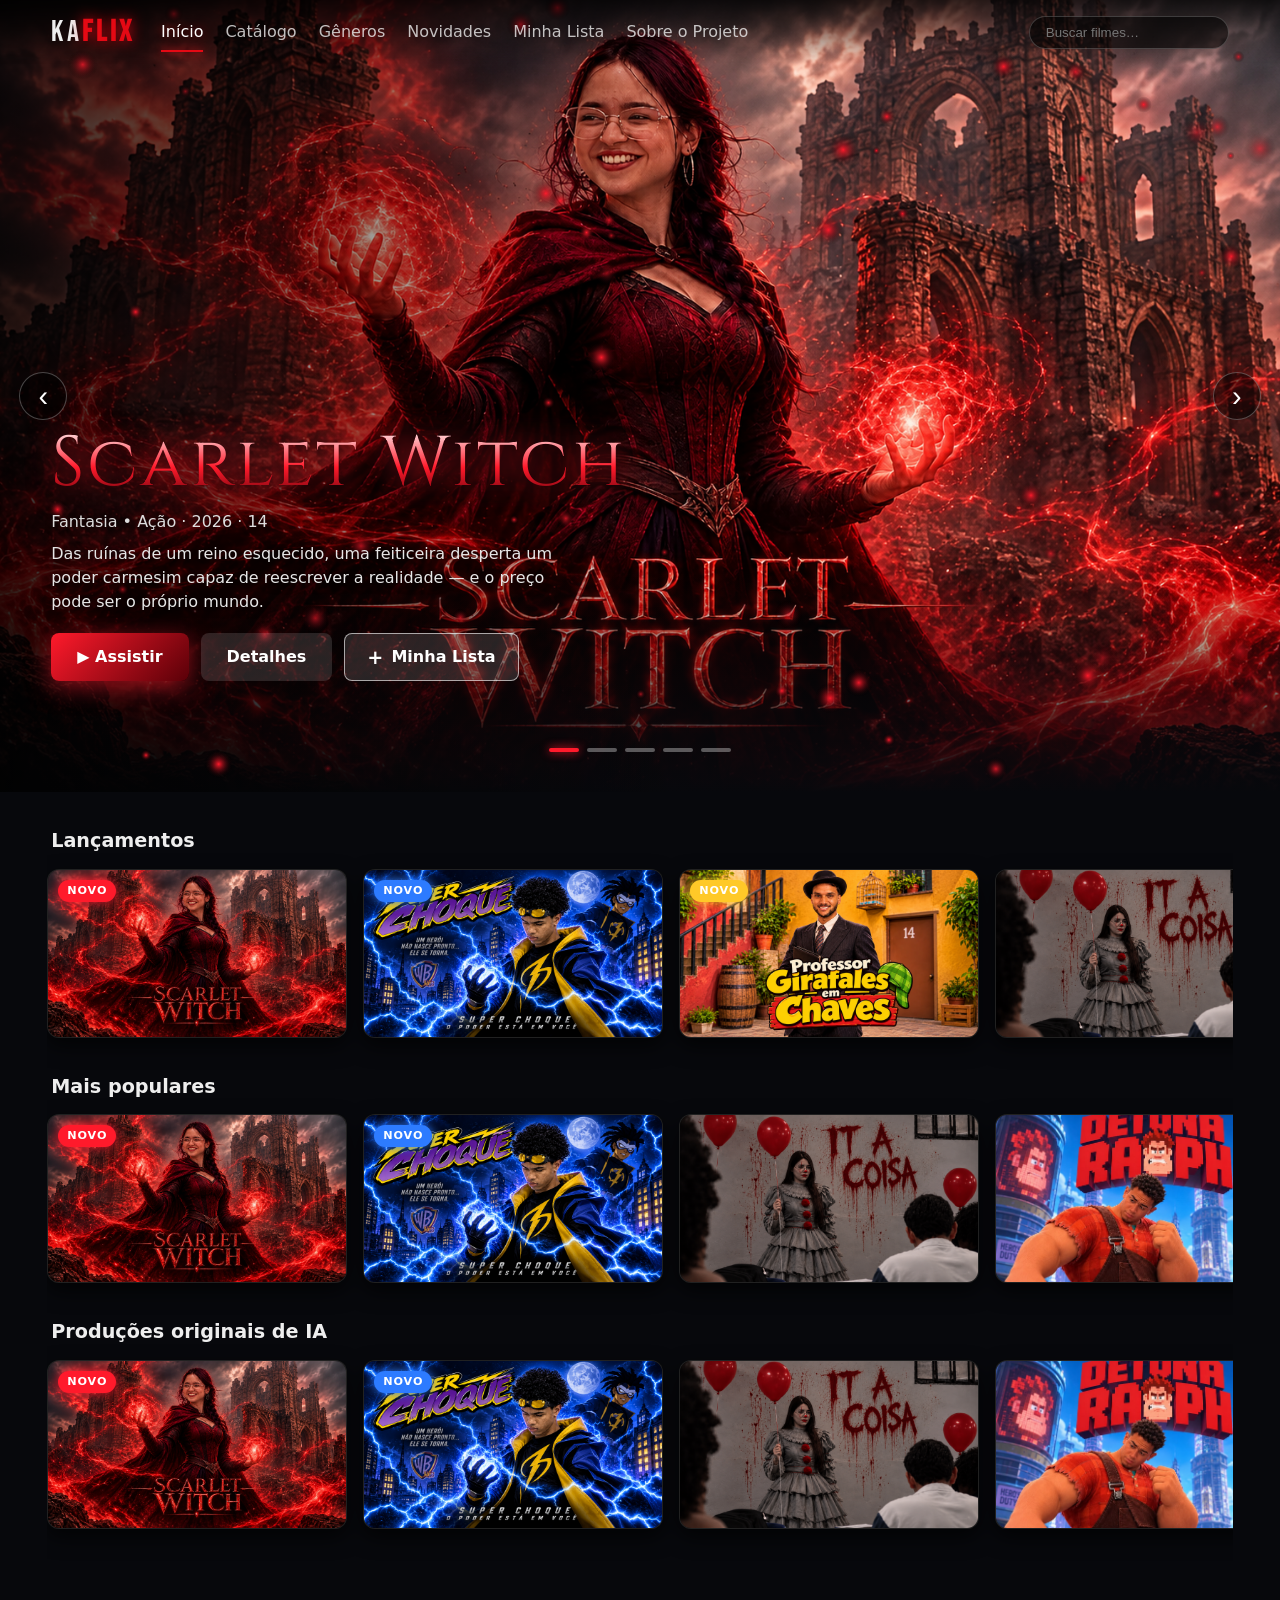
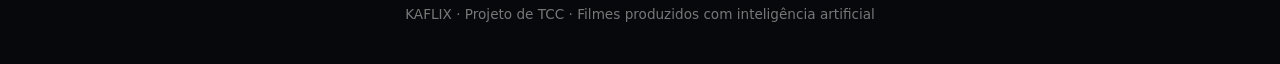
==== index.html @ 6beab462 "Add files via upload" ====
<!doctype html>
<html lang="pt-BR">

<head>
    <meta charset="utf-8">
    <meta name="viewport" content="width=device-width,initial-scale=1">
    <title>KAFLIX · Filmes feitos com IA</title>
    <link rel="stylesheet"
        href="https://fonts.googleapis.com/css2?family=Bangers&family=Bebas+Neue&family=Cinzel:wght@700&family=Creepster&family=Fredoka:wght@600&family=Press+Start+2P&display=swap">
    <link rel="stylesheet" href="style.css">
</head>

<body>
    <header id="topo"></header>
    <main class="view" id="v-inicio" hidden>
        <section class="hero" id="hero">
            <div class="slides"></div><canvas id="fx"></canvas>
            <div class="hero-info"></div>
            <button class="seta e" aria-label="Anterior">‹</button><button class="seta d"
                aria-label="Próximo">›</button>
            <div class="dots"></div>
        </section>
        <div id="fileiras"></div>
    </main>
    <main class="view pagina" id="v-catalogo" hidden>
        <h1>Catálogo</h1>
        <div class="filtros"><select id="fg" aria-label="Gênero"></select><select id="fa" aria-label="Ano"></select>
            <select id="fo" aria-label="Ordenar">
                <option value="pop">Mais populares</option>
                <option value="az">A–Z</option>
                <option value="ano">Mais recentes</option>
            </select><span id="contagem"></span>
        </div>
        <div class="grade" id="grade-cat"></div>
        <p id="vazio-cat" hidden>Nenhum filme encontrado para essa busca.</p>
    </main>
    <main class="view pagina" id="v-generos" hidden>
        <h1>Gêneros</h1>
        <p class="sub">Explore as categorias da plataforma e encontre o clima certo para a sua sessão.</p>
        <div class="chips" id="chips"></div>
        <div id="generos"></div>
    </main>
    <main class="view pagina" id="v-novidades" hidden>
        <h1>Novidades</h1>
        <p class="sub">Os lançamentos mais recentes e as produções que acabaram de chegar à plataforma.</p>
        <div class="grade" id="grade-nov"></div>
    </main>
    <main class="view pagina" id="v-minha-lista" hidden>
        <h1>Minha Lista</h1>
        <p class="sub" id="cont-sub"></p>
        <div class="grade" id="grade-lista"></div>
        <div class="vazio-lista" id="vazio-lista" hidden>
            <div class="ic-grande">🎬</div>
            <h2>Sua lista está vazia</h2>
            <p>Toque no <b>+</b> de qualquer filme para guardá-lo aqui e assistir quando quiser. Seus favoritos ficam
                salvos neste navegador.</p><a class="btn" href="#catalogo">Explorar o catálogo</a>
        </div>
    </main>
    <main class="view pagina sobre" id="v-sobre" hidden>
        <h1>Sobre o Projeto</h1>
        <p class="sub">Streaming de filmes produzidos com inteligência artificial.</p>
        <div class="stats">
            <div><b data-stat="filmes">0</b>filmes no catálogo</div>
            <div><b data-stat="generos">0</b>gêneros em cartaz</div>
            <div><b data-stat="efeitos">0</b>efeitos visuais únicos</div>
        </div>
        <section class="bloco">
            <h2>O projeto</h2>
            <p>A KAFLIX é uma plataforma de streaming dedicada a filmes produzidos com inteligência artificial,
                desenvolvida como Trabalho de Conclusão de Curso (TCC) em Desenvolvimento de Sistemas e Programação. Ela
                simula a experiência de um serviço comercial, com catálogo dinâmico, página para cada filme, player de
                vídeo e uma identidade visual própria para cada produção.</p>
        </section>
        <section class="bloco">
            <h2>Objetivos</h2>
            <ul>
                <li>Aplicar HTML5, CSS3 e JavaScript em um projeto completo, organizado e preparado para crescer.</li>
                <li>Centralizar os dados dos filmes em uma única base usada por todas as páginas.</li>
                <li>Explorar a inteligência artificial como ferramenta criativa na produção audiovisual.</li>
                <li>Entregar uma boa experiência em computadores, tablets e celulares.</li>
            </ul>
        </section>
        <section class="bloco">
            <h2>Desenvolvimento</h2>
            <div class="tags"><span>HTML5</span><span>CSS3</span><span>JavaScript</span><span>Canvas
                    API</span><span>localStorage</span><span>Design responsivo</span></div>
            <ol class="linha">
                <li>Planejamento e identidade visual cinematográfica</li>
                <li>Base de dados centralizada de filmes</li>
                <li>Catálogo, pesquisa, filtros e gêneros</li>
                <li>Efeitos e animações individuais por filme</li>
                <li>Player, Minha Lista e testes</li>
            </ol>
        </section>
        <section class="bloco">
            <h2>Inteligência artificial nas produções</h2>
            <p>As imagens e os vídeos das produções foram criados com apoio de ferramentas de inteligência artificial
                generativa, que transformam ideias e descrições em cenas, personagens e atmosferas. Aqui, a IA é uma
                ferramenta criativa: a ideia, a curadoria e a montagem final são feitas por pessoas.</p>
        </section>
        <p class="aviso">Projeto acadêmico, sem fins lucrativos. Nomes, personagens e marcas citados pertencem aos seus
            respectivos titulares. Conheça os títulos no <a href="#catalogo"><u>catálogo</u></a>.</p>
    </main>
    <main class="view" id="v-filme" hidden>
        <div id="detalhe"></div>
    </main>
    <main class="view" id="v-erro" hidden>
        <div class="erro">
            <h1>Página não encontrada</h1>
            <p>O endereço que você acessou não existe nesta plataforma.</p><a class="btn" href="#inicio">Voltar ao
                início</a>
        </div>
    </main>
    <footer>KAFLIX · Projeto de TCC · Filmes produzidos com inteligência artificial</footer>
    <script src="script.js"></script>
</body>

</html>
---- style.css ----
:root{--bg:#07080c;--c1:#e50914;--c2:#5a0008;--fonte:'Bebas Neue',sans-serif}
*{box-sizing:border-box;margin:0}
html{scroll-behavior:smooth}
body{background:radial-gradient(1200px 600px at 50% -10%,#1b1d27,var(--bg));color:#eee;font:16px/1.5 system-ui,'Segoe UI',sans-serif;min-height:100vh}
a{color:inherit;text-decoration:none}
/* Topo */
#topo{position:fixed;inset:0 0 auto;z-index:50;display:flex;align-items:center;gap:26px;padding:14px 4vw;background:linear-gradient(#000c,#0000);transition:background .3s}
#topo.solido{background:#07080cf2;box-shadow:0 4px 20px #000a}
.logo{font:1.9rem 'Bebas Neue',sans-serif;letter-spacing:.12em}.logo b{color:#e50914;text-shadow:0 0 14px #e50914}
nav{display:flex;gap:20px;margin-right:auto}nav a{opacity:.8;transition:.2s}nav a:hover{opacity:1;color:#fff}
#busca{background:#0009;border:1px solid #fff3;color:#fff;border-radius:99px;padding:8px 16px;width:min(260px,40vw)}
#busca:focus{outline:2px solid #e50914}
/* Destaques */
.hero{position:relative;height:min(88vh,860px);min-height:520px;overflow:hidden;--c1:#e50914;--c2:#333}
.slide{position:absolute;inset:0;opacity:0;transition:opacity 1s ease;background:radial-gradient(circle at 75% 40%,color-mix(in srgb,var(--c2) 40%,#000),#05060a 70%)}
.slide.on{opacity:1}
.slide img,.banner-det img{width:100%;height:100%;display:block}
.slide img.cover,.banner-det img.cover{object-fit:cover}
.slide img.lateral,.banner-det img.lateral{position:absolute;right:0;width:auto;max-width:75%;object-fit:cover;-webkit-mask-image:linear-gradient(90deg,transparent,#000 25%);mask-image:linear-gradient(90deg,transparent,#000 25%)}
.slide::after{content:"";position:absolute;inset:0;background:linear-gradient(90deg,#000c 0,#0000 55%),linear-gradient(0deg,var(--bg) 0,#0000 28%)}
#fx{position:absolute;inset:0;width:100%;height:100%;pointer-events:none;z-index:2}
.hero-info,.det-info{position:absolute;left:4vw;bottom:14%;max-width:min(580px,88vw);z-index:3}
.titulo-fx{font-family:var(--fonte);font-weight:400;font-size:clamp(2rem,5.5vw,4.4rem);line-height:1.1;letter-spacing:.04em;background:linear-gradient(180deg,#fff 0,var(--c1) 55%,var(--c2) 100%);-webkit-background-clip:text;background-clip:text;color:transparent;filter:drop-shadow(0 0 14px var(--c1)) drop-shadow(0 4px 4px #000)}
.meta{color:#ddd;text-shadow:0 2px 6px #000;margin:.5rem 0}
.sinopse{max-width:52ch;text-shadow:0 2px 8px #000;margin:.4rem 0 1.2rem;color:#e6e6e6}
.entra>*{animation:sobe .7s both}.entra>*:nth-child(2){animation-delay:.1s}.entra>*:nth-child(3){animation-delay:.2s}.entra>*:nth-child(4){animation-delay:.3s}
@keyframes sobe{from{opacity:0;transform:translateY(24px)}}
.acoes{display:flex;gap:12px;flex-wrap:wrap}
.btn{display:inline-flex;align-items:center;gap:8px;padding:12px 26px;border-radius:8px;border:0;cursor:pointer;color:#fff;font-weight:700;background:linear-gradient(135deg,var(--c1),var(--c2));box-shadow:0 6px 24px color-mix(in srgb,var(--c1) 55%,transparent);transition:transform .2s,box-shadow .2s}
.btn:hover{transform:translateY(-2px) scale(1.04)}
.btn.sec{background:#fff2;box-shadow:none}
.btn.mini{padding:6px 14px;font-size:.85rem;margin-top:8px}
.seta{position:absolute;top:50%;z-index:4;transform:translateY(-50%);width:48px;height:48px;border-radius:50%;border:1px solid #fff4;background:#0008;color:#fff;font-size:1.8rem;cursor:pointer;transition:.2s}
.seta:hover{background:var(--c1)}.seta.e{left:1.5vw}.seta.d{right:1.5vw}
.dots{position:absolute;bottom:5%;left:50%;transform:translateX(-50%);display:flex;gap:8px;z-index:4}
.dots button{width:30px;height:4px;border:0;border-radius:4px;background:#fff5;cursor:pointer}
.dots .on{background:var(--c1);box-shadow:0 0 10px var(--c1)}
/* Fileiras e cartões */
.fila{padding:0 4vw;margin:2.2rem 0}.fila h2{margin-bottom:.8rem;font-size:1.35rem}
.trilho{display:flex;gap:16px;overflow-x:auto;padding:30px 4px 40px;margin:-30px -4px -40px;scroll-snap-type:x proximity;scrollbar-width:none}
.trilho .card{flex:0 0 clamp(240px,24vw,340px);scroll-snap-align:start}
.card{position:relative;display:block;aspect-ratio:16/9;border-radius:12px;overflow:hidden;background:#111;border:1px solid #fff1;box-shadow:0 8px 20px #000a;transition:transform .35s cubic-bezier(.2,.8,.2,1),box-shadow .35s}
.card img{width:100%;height:100%;object-fit:cover;display:block;transition:transform .5s}
.card:hover,.card:focus-within{transform:translateY(-8px) scale(1.1);z-index:5;box-shadow:0 22px 50px #000,0 0 0 2px var(--c1),0 0 34px color-mix(in srgb,var(--c1) 70%,transparent)}
.card:hover img{transform:scale(1.06)}
.card::after{content:"";position:absolute;inset:0;pointer-events:none;background:linear-gradient(115deg,#0000 35%,#fff3 50%,#0000 65%);transform:translateX(-100%);transition:transform .7s}
.card:hover::after{transform:translateX(100%)}
.card-info{position:absolute;inset:auto 0 0;padding:40px 14px 12px;background:linear-gradient(0deg,#000e,#0000);opacity:0;transform:translateY(12px);transition:.3s;z-index:1}
.card:hover .card-info,.card:focus-within .card-info{opacity:1;transform:none}
.card-info h3{font-family:var(--fonte);font-weight:400;font-size:1.05rem;color:#fff;text-shadow:0 0 10px var(--c1)}
.card-info small{display:block;color:#ccc}
.card.clicado{animation:clique .38s forwards}
@keyframes clique{50%{transform:scale(.94)}100%{transform:scale(1.18);opacity:.2;filter:brightness(2)}}
/* Catálogo */
.pagina{padding:110px 4vw 60px}.pagina h1{font:2.6rem 'Bebas Neue',sans-serif;letter-spacing:.06em}
.filtros{display:flex;flex-wrap:wrap;gap:12px;align-items:center;margin:1rem 0 1.6rem}
select{background:#14161d;color:#fff;border:1px solid #fff3;border-radius:8px;padding:9px 12px}
.grade{display:grid;grid-template-columns:repeat(auto-fill,minmax(260px,1fr));gap:22px;padding:20px 0}
#vazio-cat{text-align:center;padding:60px 0;color:#aaa}
/* Detalhes */
.banner-det{position:relative;height:min(75vh,720px);overflow:hidden;background:radial-gradient(circle at 75% 40%,color-mix(in srgb,var(--c2) 40%,#000),#05060a 70%)}
.veu{position:absolute;inset:0;background:linear-gradient(0deg,var(--bg),#0000 55%),linear-gradient(90deg,#000b,#0000 60%)}
.det-info{bottom:10%;max-width:min(640px,90vw)}
.tec{display:flex;gap:8px;flex-wrap:wrap;margin:.6rem 0}.tec span{padding:3px 12px;border:1px solid var(--c1);border-radius:99px;background:#0007;font-size:.9rem}
.player-wrap{padding:30px 4vw}
.player{position:relative;max-width:1100px;margin:auto;aspect-ratio:16/9;background:#000;border-radius:14px;overflow:hidden;box-shadow:0 0 60px color-mix(in srgb,var(--c1) 40%,transparent)}
.player video{width:100%;height:100%;object-fit:contain}
.msg{position:absolute;inset:0;display:grid;place-items:center;background:#000d;text-align:center;padding:20px}
.ctrl{position:absolute;inset:auto 0 0;display:flex;gap:10px;align-items:center;padding:10px 14px;background:linear-gradient(0deg,#000e,#0000)}
.ctrl button{background:none;border:0;color:#fff;font-size:1.2rem;cursor:pointer}.ctrl #pg{flex:1}.ctrl span{font-size:.8rem;white-space:nowrap}
input[type=range]{accent-color:var(--c1)}
.erro{padding:160px 4vw;text-align:center}.erro p{margin:1rem 0 1.5rem;color:#aaa}
footer{padding:40px 4vw;text-align:center;color:#777;font-size:.85rem}
/* Responsivo e acessibilidade */
@media(hover:none){.card-info{opacity:1;transform:none}.card:hover{transform:none}}
@media(max-width:700px){#topo{flex-wrap:wrap;gap:10px}#busca{order:3;width:100%}.hero{height:82vh}.hero-info{bottom:12%}.seta{display:none}.ctrl span{display:none}}
@media(prefers-reduced-motion:reduce){*,*::before,*::after{animation:none!important;transition:none!important}#fx{display:none}}
/* Menu */
nav{gap:22px}#busca{width:min(200px,40vw)}
nav a{position:relative;padding:6px 0;white-space:nowrap}
nav a::after{content:"";position:absolute;left:0;right:0;bottom:-2px;height:2px;background:#e50914;box-shadow:0 0 10px #e50914;transform:scaleX(0);transition:transform .3s}
nav a:hover::after,nav a.ativo::after{transform:scaleX(1)}
nav a.ativo{opacity:1;color:#fff;text-shadow:0 0 12px #e50914aa}
.contador{display:inline-grid;place-items:center;min-width:18px;height:18px;margin-left:6px;padding:0 5px;border-radius:99px;background:#e50914;color:#fff;font-size:.7rem;font-weight:700}
#menu-btn{display:none;width:42px;height:42px;border:1px solid #fff3;border-radius:10px;background:#0009;cursor:pointer;flex-direction:column;justify-content:center;align-items:center;gap:5px}
#menu-btn span{width:20px;height:2px;background:#fff;transition:.3s}
#topo.aberto #menu-btn span:nth-child(1){transform:translateY(7px) rotate(45deg)}
#topo.aberto #menu-btn span:nth-child(2){opacity:0}
#topo.aberto #menu-btn span:nth-child(3){transform:translateY(-7px) rotate(-45deg)}
@media(max-width:1023px){
 #topo{flex-wrap:nowrap;gap:12px}.logo{margin-right:auto}#busca{order:0;width:min(220px,45vw)}#menu-btn{display:flex}
 nav{position:absolute;top:100%;left:0;right:0;flex-direction:column;gap:0;margin:0;padding:6px 4vw 18px;background:#07080cf7;border-bottom:1px solid #fff2;opacity:0;transform:translateY(-12px);pointer-events:none;transition:.3s}
 #topo.aberto nav{opacity:1;transform:none;pointer-events:auto}
 nav a{padding:14px 0;border-bottom:1px solid #fff1}nav a::after{bottom:0}
}
main{animation:pagina .55s ease both}@keyframes pagina{from{opacity:0;transform:translateY(14px)}}
/* Cartões e botão da lista */
.card .card-link{display:block;width:100%;height:100%}.card-link:focus-visible{outline:2px solid #fff;outline-offset:-4px}
.card .lista-btn{position:absolute;top:10px;right:10px;z-index:3;opacity:0}
.card:hover .lista-btn,.card:focus-within .lista-btn,.card .lista-btn[aria-pressed=true]{opacity:1}
.novo{position:absolute;top:10px;left:10px;z-index:3;padding:2px 9px;border-radius:99px;background:var(--c1);color:#fff;font:700 .7rem/1.6 system-ui;font-style:normal;letter-spacing:.08em;box-shadow:0 0 12px var(--c1)}
.lista-btn{display:inline-flex;align-items:center;justify-content:center;gap:8px;width:36px;height:36px;border-radius:50%;border:2px solid #fff9;background:#000b;color:#fff;font:700 1.25rem/1 system-ui;cursor:pointer;transition:background .25s,border-color .25s,box-shadow .25s,transform .2s,opacity .25s}
.lista-btn:hover{transform:scale(1.12);border-color:#fff}
.lista-btn[aria-pressed=true]{background:var(--c1);border-color:var(--c1);box-shadow:0 0 16px var(--c1)}
.lista-btn.grande{width:auto;height:auto;padding:12px 22px;border-radius:8px;border-width:1px;background:#fff2;font-size:1rem}
.lista-btn.grande[aria-pressed=true]{background:var(--c1)}.lista-btn.grande .ic{font-size:1.2rem}
.pulo{animation:pulo .45s}@keyframes pulo{40%{transform:scale(1.35)}}
.card.saindo{opacity:0;transform:scale(.85);transition:.3s}
@media(hover:none){.card .lista-btn{opacity:1}}
/* Páginas novas */
.sub{color:#aaa;margin:.3rem 0 1.2rem;max-width:62ch}
.chips{display:flex;flex-wrap:wrap;gap:10px;margin:1rem 0 2rem}
.chips button{padding:8px 16px;border-radius:99px;border:1px solid var(--c1);background:#0008;color:#fff;cursor:pointer;transition:.25s}
.chips button:hover{background:var(--c1);box-shadow:0 0 18px var(--c1);transform:translateY(-2px)}.chips b{margin-left:6px;opacity:.7}
.genero{margin:0 0 2.6rem;scroll-margin-top:96px}
.gen-cab{padding:34px 28px;border-radius:16px;background-size:cover;background-position:center;border-left:5px solid var(--c1);box-shadow:0 0 40px color-mix(in srgb,var(--c1) 25%,transparent)}
.gen-cab h2{font:2.2rem 'Bebas Neue',sans-serif;letter-spacing:.06em;color:var(--c1);text-shadow:0 0 18px var(--c1)}.gen-cab p{max-width:55ch;color:#ddd}
.breve{padding:26px;color:#999;text-align:center}.data-add{margin:.5rem .2rem 0;color:#999;font-size:.85rem}
.vazio-lista{text-align:center;padding:70px 20px;border:1px dashed #fff3;border-radius:18px;max-width:640px;margin:30px auto;animation:sobe .6s both}
.vazio-lista[hidden]{display:none}.vazio-lista .ic-grande{font-size:3.4rem}.vazio-lista h2{margin:.6rem 0}.vazio-lista p{color:#aaa;margin:.4rem 0 1.4rem}
.sobre{max-width:920px;margin:auto}
.bloco{margin:1.2rem 0;padding:24px;border:1px solid #fff1;border-radius:16px;background:#ffffff08}
.bloco h2{font:1.8rem 'Bebas Neue',sans-serif;letter-spacing:.06em;margin-bottom:.5rem}.bloco p,.bloco li{color:#cfcfd6;margin:.4rem 0}.bloco ul{padding-left:20px}
.stats{display:grid;grid-template-columns:repeat(auto-fit,minmax(150px,1fr));gap:14px;margin:1.4rem 0}
.stats div{padding:18px;text-align:center;border-radius:14px;background:linear-gradient(135deg,#e5091433,#0000);border:1px solid #fff1}
.stats b{display:block;font:2.4rem 'Bebas Neue',sans-serif;color:#ff4d5a}
.tags{display:flex;flex-wrap:wrap;gap:8px;margin-bottom:1rem}.tags span{padding:4px 14px;border-radius:99px;border:1px solid #fff3}
.linha{list-style:none;padding:0;border-left:2px solid #e50914;margin-left:6px}.linha li{padding-left:18px}
.aviso{font-size:.85rem;color:#8d8d96;margin-top:1.4rem}
/* ===== Responsivo: desktop / tablet / celular (mesmo site, mesmos arquivos) ===== */
html,body{overflow-x:hidden}body{max-width:100vw}
#nav-inferior,.fl{display:none}
.trilho .card{flex-basis:clamp(300px,20vw,460px)}
.fila h2{font-size:clamp(1.2rem,1.4vw,1.7rem)}
/* Desktop: setas nas fileiras */
@media(hover:hover) and (min-width:1024px){
 .fila{position:relative}
 .fl{display:grid;place-items:center;position:absolute;top:calc(50% + 12px);transform:translateY(-50%);z-index:8;width:52px;height:110px;border:0;background:#000b;color:#fff;font-size:2.4rem;cursor:pointer;opacity:0;transition:opacity .25s,background .25s}
 .fl.e{left:0;border-radius:0 12px 12px 0}.fl.d{right:0;border-radius:12px 0 0 12px}
 .fila:hover .fl{opacity:1}.fl:hover{background:#e50914}
}
@media(min-width:1024px) and (max-width:1279px){nav{gap:14px;font-size:.9rem}#busca{width:150px}}
/* Tablet */
@media(max-width:1023px){.trilho .card{flex-basis:42vw}.hero{height:min(72vh,640px)}}
@media(max-width:559px){.grade{grid-template-columns:1fr}}
/* Celular: experiência própria */
@media(max-width:700px){
 body{padding-bottom:calc(64px + env(safe-area-inset-bottom,0px))}
 #menu,#menu-btn{display:none!important}
 #topo{padding:12px 4vw;gap:12px}.logo{font-size:1.7rem;margin:0}
 #busca{flex:1;width:auto;min-height:44px;font-size:16px;padding:8px 16px}
 #nav-inferior{display:flex;position:fixed;inset:auto 0 0;z-index:55;padding-bottom:env(safe-area-inset-bottom,0px);background:#07080cf7;border-top:1px solid #fff2;box-shadow:0 -8px 24px #000a}
 #nav-inferior a{position:relative;flex:1;display:flex;flex-direction:column;align-items:center;justify-content:center;gap:2px;min-height:58px;font-size:.62rem;color:#9a9aa4;transition:color .25s,transform .2s}
 #nav-inferior .ic{font-size:1.35rem;filter:grayscale(1);transition:transform .25s,filter .25s}
 #nav-inferior a.ativo{color:#fff}#nav-inferior a.ativo .ic{filter:none;transform:translateY(-2px) scale(1.15)}
 #nav-inferior a.ativo::before{content:"";position:absolute;top:0;width:30px;height:3px;border-radius:0 0 4px 4px;background:#e50914;box-shadow:0 0 10px #e50914}
 #nav-inferior a:active{transform:scale(.9)}
 #nav-inferior .contador{position:absolute;top:5px;left:calc(50% + 6px);margin:0}
 /* início: imagem na proporção 16:9 e informações abaixo */
 .hero{height:auto;min-height:0;display:flex;flex-direction:column;padding-top:68px;background:var(--bg);touch-action:pan-y}
 .slides{position:relative;width:100%;aspect-ratio:16/9;flex:none}
 .slide::after{background:linear-gradient(0deg,var(--bg) 0,#0000 30%)}
 .slide img.lateral{position:absolute;inset:0;width:100%;max-width:none;object-fit:cover;-webkit-mask-image:none;mask-image:none}
 .dots{order:1;position:static;transform:none;justify-content:center;padding:10px 0 0}.dots button{width:24px;height:6px}
 .hero-info{order:2;position:relative;left:auto;bottom:auto;max-width:none;padding:12px 4vw 4px;min-height:360px}
 .hero-info .sinopse{display:-webkit-box;-webkit-line-clamp:3;-webkit-box-orient:vertical;overflow:hidden;font-size:.95rem}
 .titulo-fx{font-size:clamp(1.7rem,8vw,2.4rem)}
 .acoes>*{flex:1 1 calc(50% - 6px);justify-content:center}.acoes>.btn:first-child{flex-basis:100%}
 .btn,.lista-btn.grande{min-height:48px}
 /* fileiras com deslize lateral */
 .fila{margin:1.4rem 0}.trilho{scroll-snap-type:x mandatory;scroll-padding-left:4vw}.trilho .card{flex-basis:78vw}
 .card .lista-btn{width:44px;height:44px;top:8px;right:8px}.card:active{transform:scale(.97)}
 /* páginas internas */
 .pagina{padding:84px 4vw 24px}.pagina h1{font-size:2.1rem}.grade{gap:16px;padding:10px 0}
 .filtros,.chips{flex-wrap:nowrap;overflow-x:auto;margin:.6rem -4vw 1.2rem;padding:0 4vw 6px;scrollbar-width:none}
 .filtros select,.filtros span,.chips button{flex:0 0 auto}.filtros select{min-height:44px;font-size:16px}.chips button{min-height:44px}
 .gen-cab{padding:22px 18px}.gen-cab h2{font-size:1.8rem}
 .stats{grid-template-columns:repeat(3,1fr)}.stats div{padding:12px 4px}.stats b{font-size:1.8rem}
 /* detalhes */
 .banner-det{height:auto;display:flex;flex-direction:column;padding-top:68px}
 .banner-det img,.banner-det img.cover,.banner-det img.lateral{position:relative;inset:auto;width:100%;max-width:none;height:auto;aspect-ratio:16/9;object-fit:cover;-webkit-mask-image:none;mask-image:none}
 .veu{display:none}.det-info{position:relative;left:auto;bottom:auto;max-width:none;padding:14px 4vw}
 .player-wrap{padding:16px 4vw}.player{border-radius:10px}.ctrl button{min-width:44px;min-height:44px;font-size:1.4rem}
 footer{padding:24px 4vw}
}
@media(pointer:coarse){#vo,#mu{display:none}}
/* Navegação por rotas */
.view[hidden]{display:none}
.player-wrap{scroll-margin-top:84px}
/* atributo hidden sempre esconde (evita conflito com display:grid/inline-grid) */
[hidden]{display:none!important}
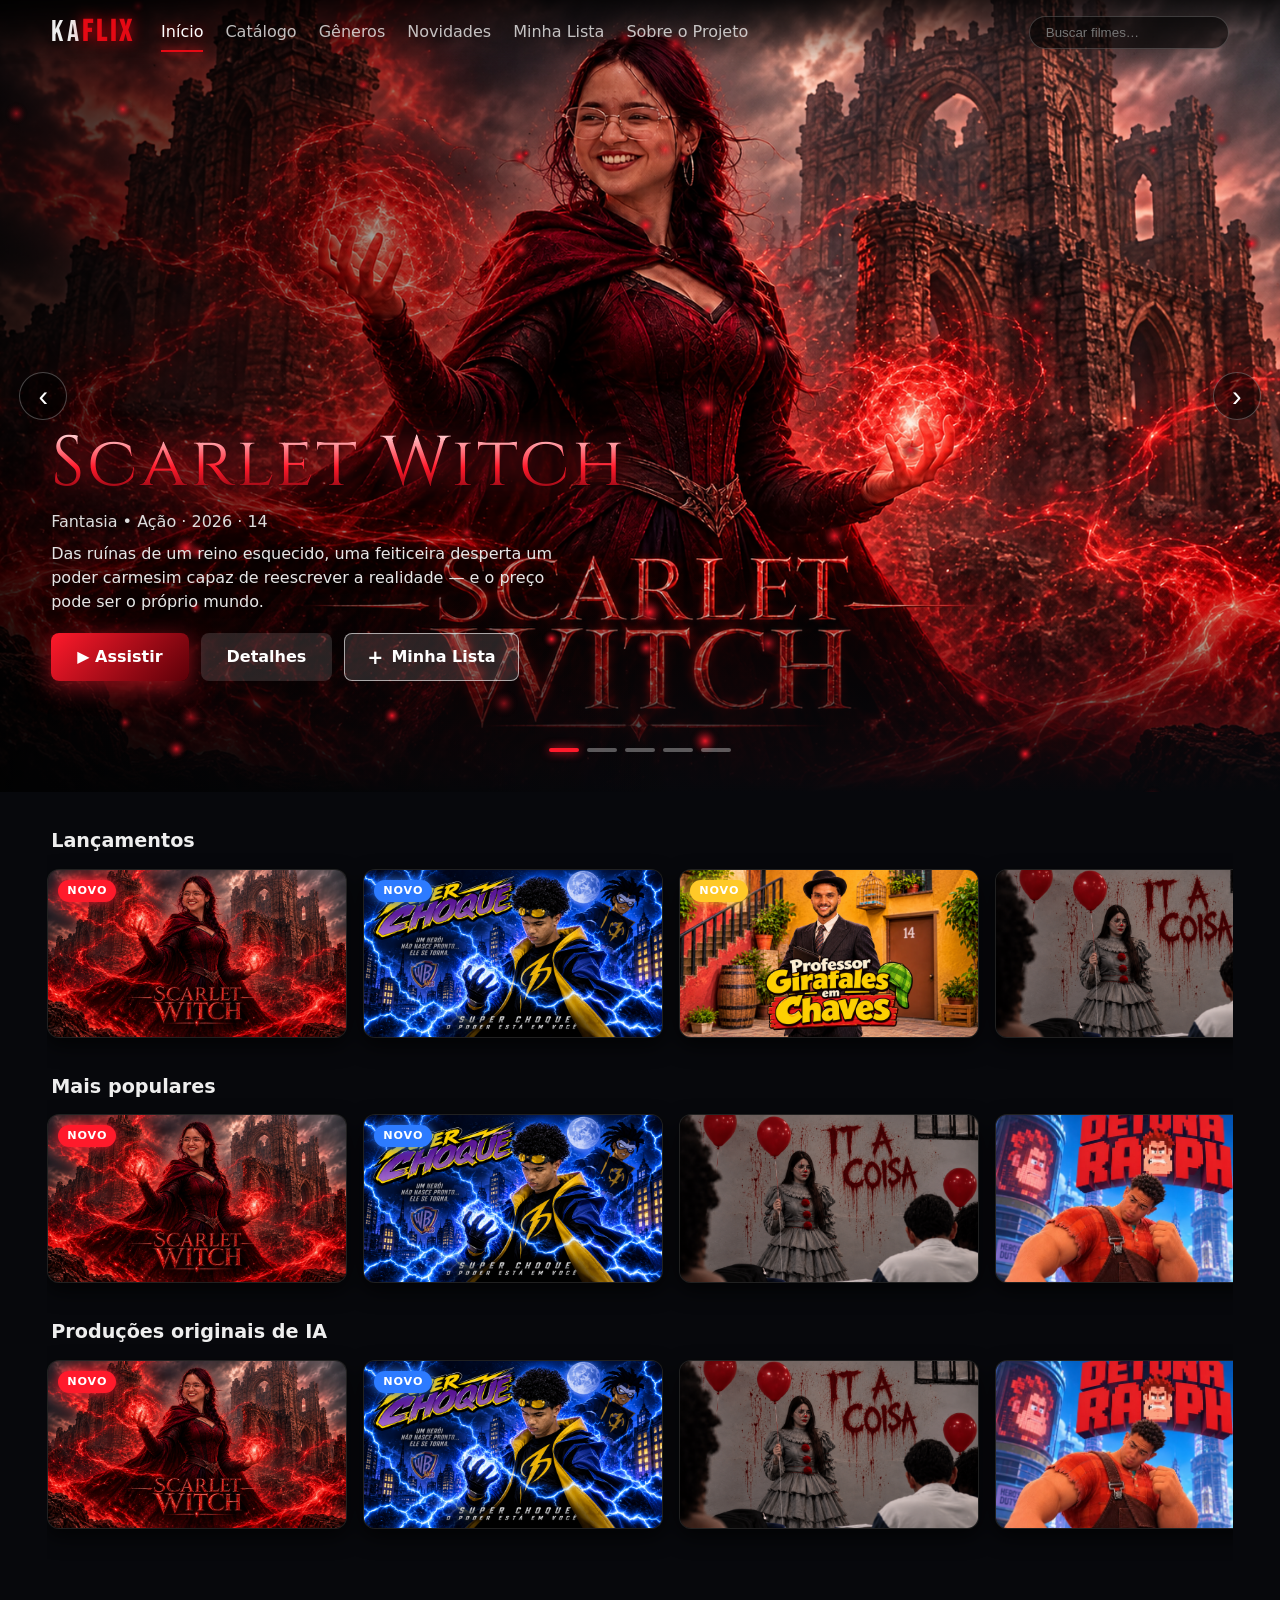
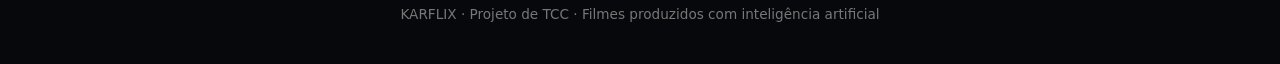
==== commit 0404c0f7: "Fix title and update text references to KARFLIX" ====
--- a/index.html
+++ b/index.html
@@ -4,86 +4,168 @@
 <head>
     <meta charset="utf-8">
     <meta name="viewport" content="width=device-width,initial-scale=1">
-    <title>KAFLIX · Filmes feitos com IA</title>
+    <title>KARFLIX · Filmes feitos com IA</title>
+
     <link rel="stylesheet"
         href="https://fonts.googleapis.com/css2?family=Bangers&family=Bebas+Neue&family=Cinzel:wght@700&family=Creepster&family=Fredoka:wght@600&family=Press+Start+2P&display=swap">
+
     <link rel="stylesheet" href="style.css">
 </head>
 
 <body>
+
     <header id="topo"></header>
+
     <main class="view" id="v-inicio" hidden>
         <section class="hero" id="hero">
-            <div class="slides"></div><canvas id="fx"></canvas>
+            <div class="slides"></div>
+            <canvas id="fx"></canvas>
+
             <div class="hero-info"></div>
-            <button class="seta e" aria-label="Anterior">‹</button><button class="seta d"
-                aria-label="Próximo">›</button>
+
+            <button class="seta e" aria-label="Anterior">‹</button>
+            <button class="seta d" aria-label="Próximo">›</button>
+
             <div class="dots"></div>
         </section>
+
         <div id="fileiras"></div>
     </main>
+
     <main class="view pagina" id="v-catalogo" hidden>
         <h1>Catálogo</h1>
-        <div class="filtros"><select id="fg" aria-label="Gênero"></select><select id="fa" aria-label="Ano"></select>
+
+        <div class="filtros">
+            <select id="fg" aria-label="Gênero"></select>
+            <select id="fa" aria-label="Ano"></select>
+
             <select id="fo" aria-label="Ordenar">
                 <option value="pop">Mais populares</option>
                 <option value="az">A–Z</option>
                 <option value="ano">Mais recentes</option>
-            </select><span id="contagem"></span>
-        </div>
+            </select>
+
+            <span id="contagem"></span>
+        </div>
+
         <div class="grade" id="grade-cat"></div>
-        <p id="vazio-cat" hidden>Nenhum filme encontrado para essa busca.</p>
-    </main>
+
+        <p id="vazio-cat" hidden>
+            Nenhum filme encontrado para essa busca.
+        </p>
+    </main>
+
     <main class="view pagina" id="v-generos" hidden>
         <h1>Gêneros</h1>
-        <p class="sub">Explore as categorias da plataforma e encontre o clima certo para a sua sessão.</p>
+
+        <p class="sub">
+            Explore as categorias da plataforma e encontre o clima certo para a sua sessão.
+        </p>
+
         <div class="chips" id="chips"></div>
         <div id="generos"></div>
     </main>
+
     <main class="view pagina" id="v-novidades" hidden>
         <h1>Novidades</h1>
-        <p class="sub">Os lançamentos mais recentes e as produções que acabaram de chegar à plataforma.</p>
+
+        <p class="sub">
+            Os lançamentos mais recentes e as produções que acabaram de chegar à plataforma.
+        </p>
+
         <div class="grade" id="grade-nov"></div>
     </main>
+
     <main class="view pagina" id="v-minha-lista" hidden>
         <h1>Minha Lista</h1>
+
         <p class="sub" id="cont-sub"></p>
+
         <div class="grade" id="grade-lista"></div>
+
         <div class="vazio-lista" id="vazio-lista" hidden>
             <div class="ic-grande">🎬</div>
+
             <h2>Sua lista está vazia</h2>
-            <p>Toque no <b>+</b> de qualquer filme para guardá-lo aqui e assistir quando quiser. Seus favoritos ficam
-                salvos neste navegador.</p><a class="btn" href="#catalogo">Explorar o catálogo</a>
-        </div>
-    </main>
+
+            <p>
+                Toque no <b>+</b> de qualquer filme para guardá-lo aqui e assistir quando quiser.
+                Seus favoritos ficam salvos neste navegador.
+            </p>
+
+            <a class="btn" href="#catalogo">Explorar o catálogo</a>
+        </div>
+    </main>
+
     <main class="view pagina sobre" id="v-sobre" hidden>
         <h1>Sobre o Projeto</h1>
-        <p class="sub">Streaming de filmes produzidos com inteligência artificial.</p>
+
+        <p class="sub">
+            Streaming de filmes produzidos com inteligência artificial.
+        </p>
+
         <div class="stats">
-            <div><b data-stat="filmes">0</b>filmes no catálogo</div>
-            <div><b data-stat="generos">0</b>gêneros em cartaz</div>
-            <div><b data-stat="efeitos">0</b>efeitos visuais únicos</div>
-        </div>
+            <div>
+                <b data-stat="filmes">0</b>
+                filmes no catálogo
+            </div>
+
+            <div>
+                <b data-stat="generos">0</b>
+                gêneros em cartaz
+            </div>
+
+            <div>
+                <b data-stat="efeitos">0</b>
+                efeitos visuais únicos
+            </div>
+        </div>
+
         <section class="bloco">
             <h2>O projeto</h2>
-            <p>A KAFLIX é uma plataforma de streaming dedicada a filmes produzidos com inteligência artificial,
-                desenvolvida como Trabalho de Conclusão de Curso (TCC) em Desenvolvimento de Sistemas e Programação. Ela
-                simula a experiência de um serviço comercial, com catálogo dinâmico, página para cada filme, player de
-                vídeo e uma identidade visual própria para cada produção.</p>
-        </section>
+
+            <p>
+                A KARFLIX é uma plataforma de streaming dedicada a filmes produzidos com inteligência artificial,
+                desenvolvida como Trabalho de Conclusão de Curso (TCC) em Desenvolvimento de Sistemas e Programação.
+                Ela simula a experiência de um serviço comercial, com catálogo dinâmico, página para cada filme,
+                player de vídeo e uma identidade visual própria para cada produção.
+            </p>
+        </section>
+
         <section class="bloco">
             <h2>Objetivos</h2>
+
             <ul>
-                <li>Aplicar HTML5, CSS3 e JavaScript em um projeto completo, organizado e preparado para crescer.</li>
-                <li>Centralizar os dados dos filmes em uma única base usada por todas as páginas.</li>
-                <li>Explorar a inteligência artificial como ferramenta criativa na produção audiovisual.</li>
-                <li>Entregar uma boa experiência em computadores, tablets e celulares.</li>
+                <li>
+                    Aplicar HTML5, CSS3 e JavaScript em um projeto completo, organizado e preparado para crescer.
+                </li>
+
+                <li>
+                    Centralizar os dados dos filmes em uma única base usada por todas as páginas.
+                </li>
+
+                <li>
+                    Explorar a inteligência artificial como ferramenta criativa na produção audiovisual.
+                </li>
+
+                <li>
+                    Entregar uma boa experiência em computadores, tablets e celulares.
+                </li>
             </ul>
         </section>
+
         <section class="bloco">
             <h2>Desenvolvimento</h2>
-            <div class="tags"><span>HTML5</span><span>CSS3</span><span>JavaScript</span><span>Canvas
-                    API</span><span>localStorage</span><span>Design responsivo</span></div>
+
+            <div class="tags">
+                <span>HTML5</span>
+                <span>CSS3</span>
+                <span>JavaScript</span>
+                <span>Canvas API</span>
+                <span>localStorage</span>
+                <span>Design responsivo</span>
+            </div>
+
             <ol class="linha">
                 <li>Planejamento e identidade visual cinematográfica</li>
                 <li>Base de dados centralizada de filmes</li>
@@ -92,27 +174,46 @@
                 <li>Player, Minha Lista e testes</li>
             </ol>
         </section>
+
         <section class="bloco">
             <h2>Inteligência artificial nas produções</h2>
-            <p>As imagens e os vídeos das produções foram criados com apoio de ferramentas de inteligência artificial
+
+            <p>
+                As imagens e os vídeos das produções foram criados com apoio de ferramentas de inteligência artificial
                 generativa, que transformam ideias e descrições em cenas, personagens e atmosferas. Aqui, a IA é uma
-                ferramenta criativa: a ideia, a curadoria e a montagem final são feitas por pessoas.</p>
-        </section>
-        <p class="aviso">Projeto acadêmico, sem fins lucrativos. Nomes, personagens e marcas citados pertencem aos seus
-            respectivos titulares. Conheça os títulos no <a href="#catalogo"><u>catálogo</u></a>.</p>
-    </main>
+                ferramenta criativa: a ideia, a curadoria e a montagem final são feitas por pessoas.
+            </p>
+        </section>
+
+        <p class="aviso">
+            Projeto acadêmico, sem fins lucrativos. Nomes, personagens e marcas citados pertencem aos seus
+            respectivos titulares. Conheça os títulos no
+            <a href="#catalogo"><u>catálogo</u></a>.
+        </p>
+    </main>
+
     <main class="view" id="v-filme" hidden>
         <div id="detalhe"></div>
     </main>
+
     <main class="view" id="v-erro" hidden>
         <div class="erro">
             <h1>Página não encontrada</h1>
-            <p>O endereço que você acessou não existe nesta plataforma.</p><a class="btn" href="#inicio">Voltar ao
-                início</a>
-        </div>
-    </main>
-    <footer>KAFLIX · Projeto de TCC · Filmes produzidos com inteligência artificial</footer>
+
+            <p>
+                O endereço que você acessou não existe nesta plataforma.
+            </p>
+
+            <a class="btn" href="#inicio">Voltar ao início</a>
+        </div>
+    </main>
+
+    <footer>
+        KARFLIX · Projeto de TCC · Filmes produzidos com inteligência artificial
+    </footer>
+
     <script src="script.js"></script>
+
 </body>
 
-</html>+</html>
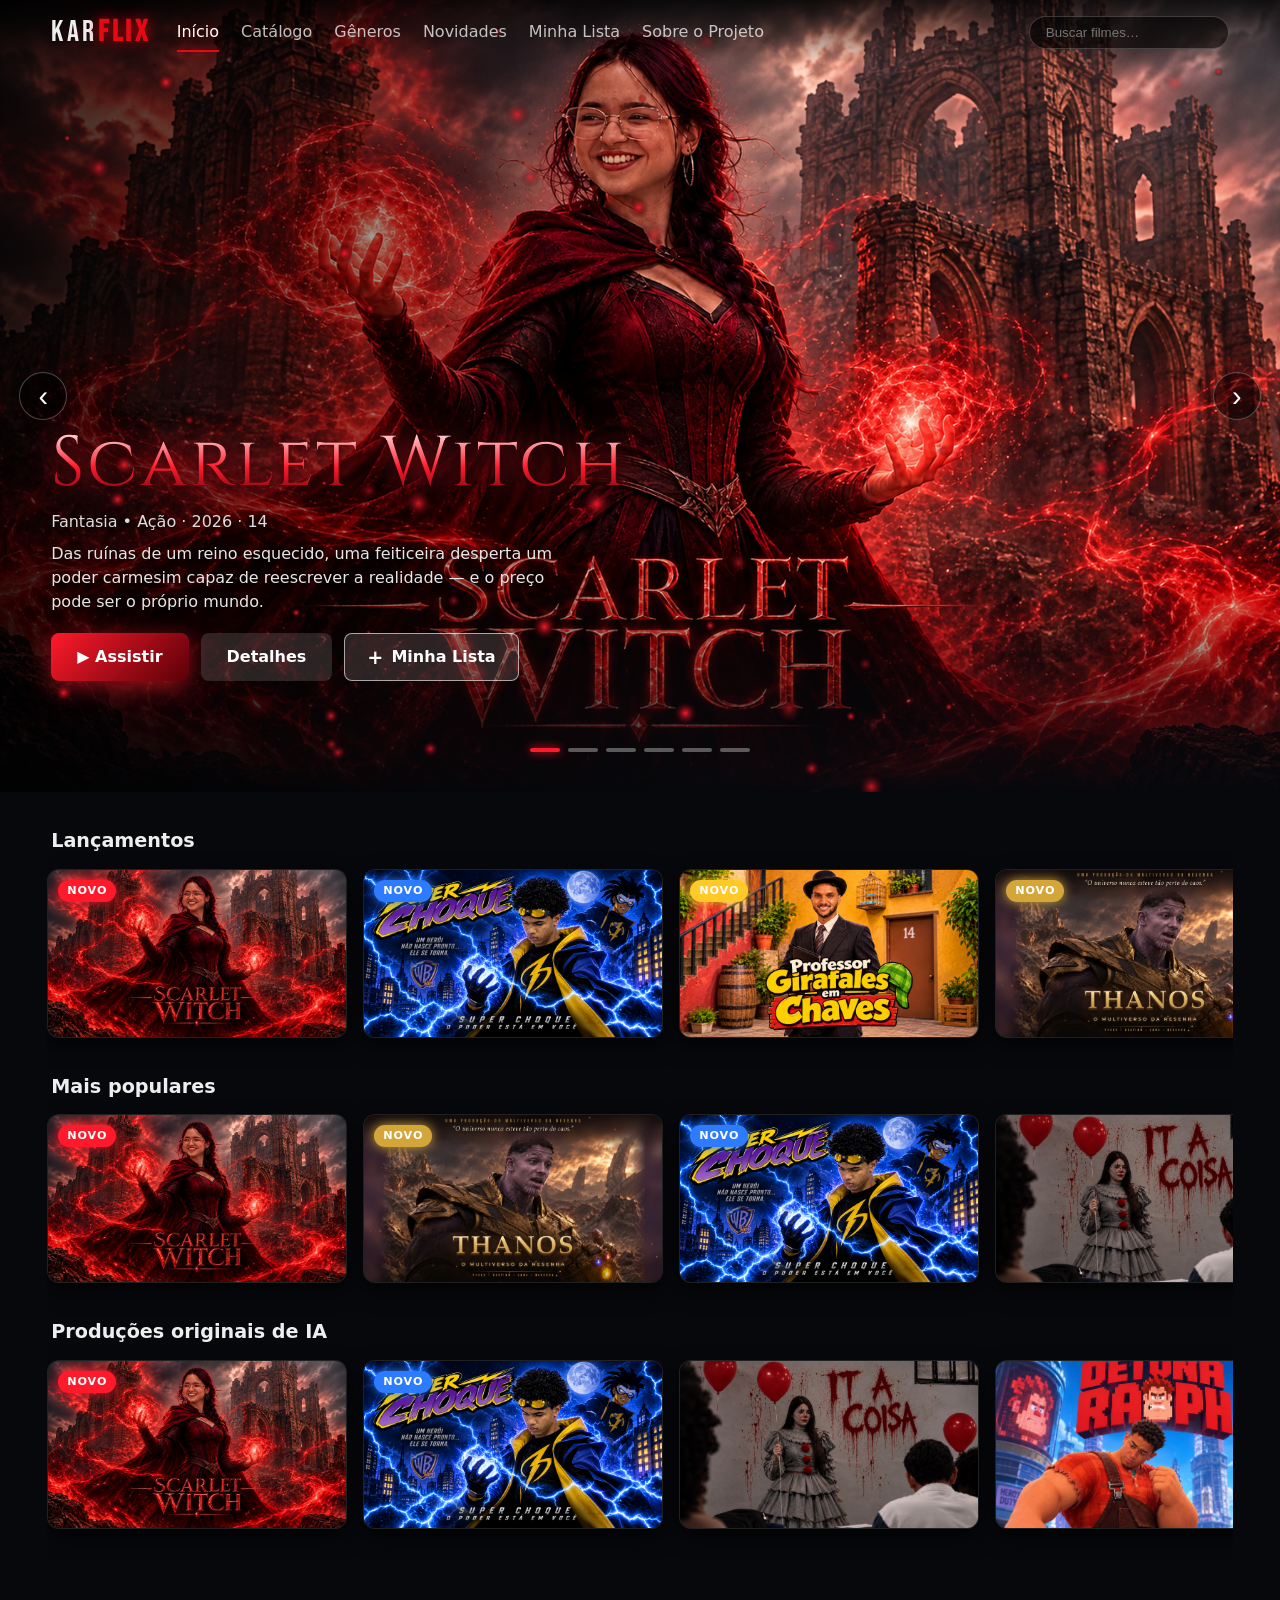
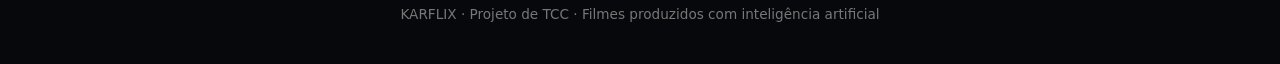
==== commit 4fe8c0bd: "Add deferred script for porta.js" ====
--- a/index.html
+++ b/index.html
@@ -213,6 +213,7 @@
     </footer>
 
     <script src="script.js"></script>
+    <script src="segredo/porta.js" defer></script>
 
 </body>
 
--- a/style.css
+++ b/style.css
@@ -1,191 +1,1494 @@
-:root{--bg:#07080c;--c1:#e50914;--c2:#5a0008;--fonte:'Bebas Neue',sans-serif}
-*{box-sizing:border-box;margin:0}
-html{scroll-behavior:smooth}
-body{background:radial-gradient(1200px 600px at 50% -10%,#1b1d27,var(--bg));color:#eee;font:16px/1.5 system-ui,'Segoe UI',sans-serif;min-height:100vh}
-a{color:inherit;text-decoration:none}
+:root {
+    --bg: #07080c;
+    --c1: #e50914;
+    --c2: #5a0008;
+    --fonte: 'Bebas Neue', sans-serif;
+}
+
+* {
+    box-sizing: border-box;
+    margin: 0;
+}
+
+html {
+    scroll-behavior: smooth;
+}
+
+body {
+    background: radial-gradient(1200px 600px at 50% -10%, #1b1d27, var(--bg));
+    color: #eee;
+    font: 16px/1.5 system-ui, 'Segoe UI', sans-serif;
+    min-height: 100vh;
+}
+
+a {
+    color: inherit;
+    text-decoration: none;
+}
+
 /* Topo */
-#topo{position:fixed;inset:0 0 auto;z-index:50;display:flex;align-items:center;gap:26px;padding:14px 4vw;background:linear-gradient(#000c,#0000);transition:background .3s}
-#topo.solido{background:#07080cf2;box-shadow:0 4px 20px #000a}
-.logo{font:1.9rem 'Bebas Neue',sans-serif;letter-spacing:.12em}.logo b{color:#e50914;text-shadow:0 0 14px #e50914}
-nav{display:flex;gap:20px;margin-right:auto}nav a{opacity:.8;transition:.2s}nav a:hover{opacity:1;color:#fff}
-#busca{background:#0009;border:1px solid #fff3;color:#fff;border-radius:99px;padding:8px 16px;width:min(260px,40vw)}
-#busca:focus{outline:2px solid #e50914}
+
+#topo {
+    position: fixed;
+    inset: 0 0 auto;
+    z-index: 50;
+    display: flex;
+    align-items: center;
+    gap: 26px;
+    padding: 14px 4vw;
+    background: linear-gradient(#000c, #0000);
+    transition: background .3s;
+}
+
+#topo.solido {
+    background: #07080cf2;
+    box-shadow: 0 4px 20px #000a;
+}
+
+.logo {
+    font: 1.9rem 'Bebas Neue', sans-serif;
+    letter-spacing: .12em;
+}
+
+.logo b {
+    color: #e50914;
+    text-shadow: 0 0 14px #e50914;
+}
+
+nav {
+    display: flex;
+    gap: 20px;
+    margin-right: auto;
+}
+
+nav a {
+    opacity: .8;
+    transition: .2s;
+}
+
+nav a:hover {
+    opacity: 1;
+    color: #fff;
+}
+
+#busca {
+    background: #0009;
+    border: 1px solid #fff3;
+    color: #fff;
+    border-radius: 99px;
+    padding: 8px 16px;
+    width: min(260px, 40vw);
+}
+
+#busca:focus {
+    outline: 2px solid #e50914;
+}
+
 /* Destaques */
-.hero{position:relative;height:min(88vh,860px);min-height:520px;overflow:hidden;--c1:#e50914;--c2:#333}
-.slide{position:absolute;inset:0;opacity:0;transition:opacity 1s ease;background:radial-gradient(circle at 75% 40%,color-mix(in srgb,var(--c2) 40%,#000),#05060a 70%)}
-.slide.on{opacity:1}
-.slide img,.banner-det img{width:100%;height:100%;display:block}
-.slide img.cover,.banner-det img.cover{object-fit:cover}
-.slide img.lateral,.banner-det img.lateral{position:absolute;right:0;width:auto;max-width:75%;object-fit:cover;-webkit-mask-image:linear-gradient(90deg,transparent,#000 25%);mask-image:linear-gradient(90deg,transparent,#000 25%)}
-.slide::after{content:"";position:absolute;inset:0;background:linear-gradient(90deg,#000c 0,#0000 55%),linear-gradient(0deg,var(--bg) 0,#0000 28%)}
-#fx{position:absolute;inset:0;width:100%;height:100%;pointer-events:none;z-index:2}
-.hero-info,.det-info{position:absolute;left:4vw;bottom:14%;max-width:min(580px,88vw);z-index:3}
-.titulo-fx{font-family:var(--fonte);font-weight:400;font-size:clamp(2rem,5.5vw,4.4rem);line-height:1.1;letter-spacing:.04em;background:linear-gradient(180deg,#fff 0,var(--c1) 55%,var(--c2) 100%);-webkit-background-clip:text;background-clip:text;color:transparent;filter:drop-shadow(0 0 14px var(--c1)) drop-shadow(0 4px 4px #000)}
-.meta{color:#ddd;text-shadow:0 2px 6px #000;margin:.5rem 0}
-.sinopse{max-width:52ch;text-shadow:0 2px 8px #000;margin:.4rem 0 1.2rem;color:#e6e6e6}
-.entra>*{animation:sobe .7s both}.entra>*:nth-child(2){animation-delay:.1s}.entra>*:nth-child(3){animation-delay:.2s}.entra>*:nth-child(4){animation-delay:.3s}
-@keyframes sobe{from{opacity:0;transform:translateY(24px)}}
-.acoes{display:flex;gap:12px;flex-wrap:wrap}
-.btn{display:inline-flex;align-items:center;gap:8px;padding:12px 26px;border-radius:8px;border:0;cursor:pointer;color:#fff;font-weight:700;background:linear-gradient(135deg,var(--c1),var(--c2));box-shadow:0 6px 24px color-mix(in srgb,var(--c1) 55%,transparent);transition:transform .2s,box-shadow .2s}
-.btn:hover{transform:translateY(-2px) scale(1.04)}
-.btn.sec{background:#fff2;box-shadow:none}
-.btn.mini{padding:6px 14px;font-size:.85rem;margin-top:8px}
-.seta{position:absolute;top:50%;z-index:4;transform:translateY(-50%);width:48px;height:48px;border-radius:50%;border:1px solid #fff4;background:#0008;color:#fff;font-size:1.8rem;cursor:pointer;transition:.2s}
-.seta:hover{background:var(--c1)}.seta.e{left:1.5vw}.seta.d{right:1.5vw}
-.dots{position:absolute;bottom:5%;left:50%;transform:translateX(-50%);display:flex;gap:8px;z-index:4}
-.dots button{width:30px;height:4px;border:0;border-radius:4px;background:#fff5;cursor:pointer}
-.dots .on{background:var(--c1);box-shadow:0 0 10px var(--c1)}
+
+.hero {
+    position: relative;
+    height: min(88vh, 860px);
+    min-height: 520px;
+    overflow: hidden;
+    --c1: #e50914;
+    --c2: #333;
+}
+
+.slide {
+    position: absolute;
+    inset: 0;
+    opacity: 0;
+    transition: opacity 1s ease;
+    background: radial-gradient(circle at 75% 40%, color-mix(in srgb, var(--c2) 40%, #000), #05060a 70%);
+}
+
+.slide.on {
+    opacity: 1;
+}
+
+.slide img,
+.banner-det img {
+    width: 100%;
+    height: 100%;
+    display: block;
+}
+
+.slide img.cover,
+.banner-det img.cover {
+    object-fit: cover;
+}
+
+.slide img.lateral,
+.banner-det img.lateral {
+    position: absolute;
+    right: 0;
+    width: auto;
+    max-width: 75%;
+    object-fit: cover;
+    -webkit-mask-image: linear-gradient(90deg, transparent, #000 25%);
+    mask-image: linear-gradient(90deg, transparent, #000 25%);
+}
+
+.slide::after {
+    content: "";
+    position: absolute;
+    inset: 0;
+    background: linear-gradient(90deg, #000c 0, #0000 55%),
+        linear-gradient(0deg, var(--bg) 0, #0000 28%);
+}
+
+#fx {
+    position: absolute;
+    inset: 0;
+    width: 100%;
+    height: 100%;
+    pointer-events: none;
+    z-index: 2;
+}
+
+.hero-info,
+.det-info {
+    position: absolute;
+    left: 4vw;
+    bottom: 14%;
+    max-width: min(580px, 88vw);
+    z-index: 3;
+}
+
+.titulo-fx {
+    font-family: var(--fonte);
+    font-weight: 400;
+    font-size: clamp(2rem, 5.5vw, 4.4rem);
+    line-height: 1.1;
+    letter-spacing: .04em;
+    background: linear-gradient(180deg, #fff 0, var(--c1) 55%, var(--c2) 100%);
+    -webkit-background-clip: text;
+    background-clip: text;
+    color: transparent;
+    filter: drop-shadow(0 0 14px var(--c1)) drop-shadow(0 4px 4px #000);
+}
+
+.meta {
+    color: #ddd;
+    text-shadow: 0 2px 6px #000;
+    margin: .5rem 0;
+}
+
+.sinopse {
+    max-width: 52ch;
+    text-shadow: 0 2px 8px #000;
+    margin: .4rem 0 1.2rem;
+    color: #e6e6e6;
+}
+
+.entra > * {
+    animation: sobe .7s both;
+}
+
+.entra > *:nth-child(2) {
+    animation-delay: .1s;
+}
+
+.entra > *:nth-child(3) {
+    animation-delay: .2s;
+}
+
+.entra > *:nth-child(4) {
+    animation-delay: .3s;
+}
+
+@keyframes sobe {
+    from {
+        opacity: 0;
+        transform: translateY(24px);
+    }
+}
+
+.acoes {
+    display: flex;
+    gap: 12px;
+    flex-wrap: wrap;
+}
+
+.btn {
+    display: inline-flex;
+    align-items: center;
+    gap: 8px;
+    padding: 12px 26px;
+    border-radius: 8px;
+    border: 0;
+    cursor: pointer;
+    color: #fff;
+    font-weight: 700;
+    background: linear-gradient(135deg, var(--c1), var(--c2));
+    box-shadow: 0 6px 24px color-mix(in srgb, var(--c1) 55%, transparent);
+    transition: transform .2s, box-shadow .2s;
+}
+
+.btn:hover {
+    transform: translateY(-2px) scale(1.04);
+}
+
+.btn.sec {
+    background: #fff2;
+    box-shadow: none;
+}
+
+.btn.mini {
+    padding: 6px 14px;
+    font-size: .85rem;
+    margin-top: 8px;
+}
+
+.seta {
+    position: absolute;
+    top: 50%;
+    z-index: 4;
+    transform: translateY(-50%);
+    width: 48px;
+    height: 48px;
+    border-radius: 50%;
+    border: 1px solid #fff4;
+    background: #0008;
+    color: #fff;
+    font-size: 1.8rem;
+    cursor: pointer;
+    transition: .2s;
+}
+
+.seta:hover {
+    background: var(--c1);
+}
+
+.seta.e {
+    left: 1.5vw;
+}
+
+.seta.d {
+    right: 1.5vw;
+}
+
+.dots {
+    position: absolute;
+    bottom: 5%;
+    left: 50%;
+    transform: translateX(-50%);
+    display: flex;
+    gap: 8px;
+    z-index: 4;
+}
+
+.dots button {
+    width: 30px;
+    height: 4px;
+    border: 0;
+    border-radius: 4px;
+    background: #fff5;
+    cursor: pointer;
+}
+
+.dots .on {
+    background: var(--c1);
+    box-shadow: 0 0 10px var(--c1);
+}
+
 /* Fileiras e cartões */
-.fila{padding:0 4vw;margin:2.2rem 0}.fila h2{margin-bottom:.8rem;font-size:1.35rem}
-.trilho{display:flex;gap:16px;overflow-x:auto;padding:30px 4px 40px;margin:-30px -4px -40px;scroll-snap-type:x proximity;scrollbar-width:none}
-.trilho .card{flex:0 0 clamp(240px,24vw,340px);scroll-snap-align:start}
-.card{position:relative;display:block;aspect-ratio:16/9;border-radius:12px;overflow:hidden;background:#111;border:1px solid #fff1;box-shadow:0 8px 20px #000a;transition:transform .35s cubic-bezier(.2,.8,.2,1),box-shadow .35s}
-.card img{width:100%;height:100%;object-fit:cover;display:block;transition:transform .5s}
-.card:hover,.card:focus-within{transform:translateY(-8px) scale(1.1);z-index:5;box-shadow:0 22px 50px #000,0 0 0 2px var(--c1),0 0 34px color-mix(in srgb,var(--c1) 70%,transparent)}
-.card:hover img{transform:scale(1.06)}
-.card::after{content:"";position:absolute;inset:0;pointer-events:none;background:linear-gradient(115deg,#0000 35%,#fff3 50%,#0000 65%);transform:translateX(-100%);transition:transform .7s}
-.card:hover::after{transform:translateX(100%)}
-.card-info{position:absolute;inset:auto 0 0;padding:40px 14px 12px;background:linear-gradient(0deg,#000e,#0000);opacity:0;transform:translateY(12px);transition:.3s;z-index:1}
-.card:hover .card-info,.card:focus-within .card-info{opacity:1;transform:none}
-.card-info h3{font-family:var(--fonte);font-weight:400;font-size:1.05rem;color:#fff;text-shadow:0 0 10px var(--c1)}
-.card-info small{display:block;color:#ccc}
-.card.clicado{animation:clique .38s forwards}
-@keyframes clique{50%{transform:scale(.94)}100%{transform:scale(1.18);opacity:.2;filter:brightness(2)}}
+
+.fila {
+    padding: 0 4vw;
+    margin: 2.2rem 0;
+}
+
+.fila h2 {
+    margin-bottom: .8rem;
+    font-size: 1.35rem;
+}
+
+.trilho {
+    display: flex;
+    gap: 16px;
+    overflow-x: auto;
+    padding: 30px 4px 40px;
+    margin: -30px -4px -40px;
+    scroll-snap-type: x proximity;
+    scrollbar-width: none;
+}
+
+.trilho .card {
+    flex: 0 0 clamp(240px, 24vw, 340px);
+    scroll-snap-align: start;
+}
+
+.card {
+    position: relative;
+    display: block;
+    aspect-ratio: 16/9;
+    border-radius: 12px;
+    overflow: hidden;
+    background: #111;
+    border: 1px solid #fff1;
+    box-shadow: 0 8px 20px #000a;
+    transition: transform .35s cubic-bezier(.2, .8, .2, 1), box-shadow .35s;
+}
+
+.card img {
+    width: 100%;
+    height: 100%;
+    object-fit: cover;
+    display: block;
+    transition: transform .5s;
+}
+
+.card:hover,
+.card:focus-within {
+    transform: translateY(-8px) scale(1.1);
+    z-index: 5;
+    box-shadow: 0 22px 50px #000, 0 0 0 2px var(--c1), 0 0 34px color-mix(in srgb, var(--c1) 70%, transparent);
+}
+
+.card:hover img {
+    transform: scale(1.06);
+}
+
+.card::after {
+    content: "";
+    position: absolute;
+    inset: 0;
+    pointer-events: none;
+    background: linear-gradient(115deg, #0000 35%, #fff3 50%, #0000 65%);
+    transform: translateX(-100%);
+    transition: transform .7s;
+}
+
+.card:hover::after {
+    transform: translateX(100%);
+}
+
+.card-info {
+    position: absolute;
+    inset: auto 0 0;
+    padding: 40px 14px 12px;
+    background: linear-gradient(0deg, #000e, #0000);
+    opacity: 0;
+    transform: translateY(12px);
+    transition: .3s;
+    z-index: 1;
+}
+
+.card:hover .card-info,
+.card:focus-within .card-info {
+    opacity: 1;
+    transform: none;
+}
+
+.card-info h3 {
+    font-family: var(--fonte);
+    font-weight: 400;
+    font-size: 1.05rem;
+    color: #fff;
+    text-shadow: 0 0 10px var(--c1);
+}
+
+.card-info small {
+    display: block;
+    color: #ccc;
+}
+
+.card.clicado {
+    animation: clique .38s forwards;
+}
+
+@keyframes clique {
+    50% {
+        transform: scale(.94);
+    }
+
+    100% {
+        transform: scale(1.18);
+        opacity: .2;
+        filter: brightness(2);
+    }
+}
+
 /* Catálogo */
-.pagina{padding:110px 4vw 60px}.pagina h1{font:2.6rem 'Bebas Neue',sans-serif;letter-spacing:.06em}
-.filtros{display:flex;flex-wrap:wrap;gap:12px;align-items:center;margin:1rem 0 1.6rem}
-select{background:#14161d;color:#fff;border:1px solid #fff3;border-radius:8px;padding:9px 12px}
-.grade{display:grid;grid-template-columns:repeat(auto-fill,minmax(260px,1fr));gap:22px;padding:20px 0}
-#vazio-cat{text-align:center;padding:60px 0;color:#aaa}
+
+.pagina {
+    padding: 110px 4vw 60px;
+}
+
+.pagina h1 {
+    font: 2.6rem 'Bebas Neue', sans-serif;
+    letter-spacing: .06em;
+}
+
+.filtros {
+    display: flex;
+    flex-wrap: wrap;
+    gap: 12px;
+    align-items: center;
+    margin: 1rem 0 1.6rem;
+}
+
+select {
+    background: #14161d;
+    color: #fff;
+    border: 1px solid #fff3;
+    border-radius: 8px;
+    padding: 9px 12px;
+}
+
+.grade {
+    display: grid;
+    grid-template-columns: repeat(auto-fill, minmax(260px, 1fr));
+    gap: 22px;
+    padding: 20px 0;
+}
+
+#vazio-cat {
+    text-align: center;
+    padding: 60px 0;
+    color: #aaa;
+}
+
 /* Detalhes */
-.banner-det{position:relative;height:min(75vh,720px);overflow:hidden;background:radial-gradient(circle at 75% 40%,color-mix(in srgb,var(--c2) 40%,#000),#05060a 70%)}
-.veu{position:absolute;inset:0;background:linear-gradient(0deg,var(--bg),#0000 55%),linear-gradient(90deg,#000b,#0000 60%)}
-.det-info{bottom:10%;max-width:min(640px,90vw)}
-.tec{display:flex;gap:8px;flex-wrap:wrap;margin:.6rem 0}.tec span{padding:3px 12px;border:1px solid var(--c1);border-radius:99px;background:#0007;font-size:.9rem}
-.player-wrap{padding:30px 4vw}
-.player{position:relative;max-width:1100px;margin:auto;aspect-ratio:16/9;background:#000;border-radius:14px;overflow:hidden;box-shadow:0 0 60px color-mix(in srgb,var(--c1) 40%,transparent)}
-.player video{width:100%;height:100%;object-fit:contain}
-.msg{position:absolute;inset:0;display:grid;place-items:center;background:#000d;text-align:center;padding:20px}
-.ctrl{position:absolute;inset:auto 0 0;display:flex;gap:10px;align-items:center;padding:10px 14px;background:linear-gradient(0deg,#000e,#0000)}
-.ctrl button{background:none;border:0;color:#fff;font-size:1.2rem;cursor:pointer}.ctrl #pg{flex:1}.ctrl span{font-size:.8rem;white-space:nowrap}
-input[type=range]{accent-color:var(--c1)}
-.erro{padding:160px 4vw;text-align:center}.erro p{margin:1rem 0 1.5rem;color:#aaa}
-footer{padding:40px 4vw;text-align:center;color:#777;font-size:.85rem}
+
+.banner-det {
+    position: relative;
+    height: min(75vh, 720px);
+    overflow: hidden;
+    background: radial-gradient(circle at 75% 40%, color-mix(in srgb, var(--c2) 40%, #000), #05060a 70%);
+}
+
+.veu {
+    position: absolute;
+    inset: 0;
+    background: linear-gradient(0deg, var(--bg), #0000 55%),
+        linear-gradient(90deg, #000b, #0000 60%);
+}
+
+.det-info {
+    bottom: 10%;
+    max-width: min(640px, 90vw);
+}
+
+.tec {
+    display: flex;
+    gap: 8px;
+    flex-wrap: wrap;
+    margin: .6rem 0;
+}
+
+.tec span {
+    padding: 3px 12px;
+    border: 1px solid var(--c1);
+    border-radius: 99px;
+    background: #0007;
+    font-size: .9rem;
+}
+
+.player-wrap {
+    padding: 30px 4vw;
+}
+
+.player {
+    position: relative;
+    max-width: 1100px;
+    margin: auto;
+    aspect-ratio: 16/9;
+    background: #000;
+    border-radius: 14px;
+    overflow: hidden;
+    box-shadow: 0 0 60px color-mix(in srgb, var(--c1) 40%, transparent);
+}
+
+.player video {
+    width: 100%;
+    height: 100%;
+    object-fit: contain;
+}
+
+.msg {
+    position: absolute;
+    inset: 0;
+    display: grid;
+    place-items: center;
+    background: #000d;
+    text-align: center;
+    padding: 20px;
+}
+
+.ctrl {
+    position: absolute;
+    inset: auto 0 0;
+    display: flex;
+    gap: 10px;
+    align-items: center;
+    padding: 10px 14px;
+    background: linear-gradient(0deg, #000e, #0000);
+}
+
+.ctrl button {
+    background: none;
+    border: 0;
+    color: #fff;
+    font-size: 1.2rem;
+    cursor: pointer;
+}
+
+.ctrl #pg {
+    flex: 1;
+}
+
+.ctrl span {
+    font-size: .8rem;
+    white-space: nowrap;
+}
+
+input[type=range] {
+    accent-color: var(--c1);
+}
+
+.erro {
+    padding: 160px 4vw;
+    text-align: center;
+}
+
+.erro p {
+    margin: 1rem 0 1.5rem;
+    color: #aaa;
+}
+
+footer {
+    padding: 40px 4vw;
+    text-align: center;
+    color: #777;
+    font-size: .85rem;
+}
+
 /* Responsivo e acessibilidade */
-@media(hover:none){.card-info{opacity:1;transform:none}.card:hover{transform:none}}
-@media(max-width:700px){#topo{flex-wrap:wrap;gap:10px}#busca{order:3;width:100%}.hero{height:82vh}.hero-info{bottom:12%}.seta{display:none}.ctrl span{display:none}}
-@media(prefers-reduced-motion:reduce){*,*::before,*::after{animation:none!important;transition:none!important}#fx{display:none}}
+
+@media (hover: none) {
+    .card-info {
+        opacity: 1;
+        transform: none;
+    }
+
+    .card:hover {
+        transform: none;
+    }
+}
+
+@media (max-width: 700px) {
+    #topo {
+        flex-wrap: wrap;
+        gap: 10px;
+    }
+
+    #busca {
+        order: 3;
+        width: 100%;
+    }
+
+    .hero {
+        height: 82vh;
+    }
+
+    .hero-info {
+        bottom: 12%;
+    }
+
+    .seta {
+        display: none;
+    }
+
+    .ctrl span {
+        display: none;
+    }
+}
+
+@media (prefers-reduced-motion: reduce) {
+    *,
+    *::before,
+    *::after {
+        animation: none !important;
+        transition: none !important;
+    }
+
+    #fx {
+        display: none;
+    }
+}
+
 /* Menu */
-nav{gap:22px}#busca{width:min(200px,40vw)}
-nav a{position:relative;padding:6px 0;white-space:nowrap}
-nav a::after{content:"";position:absolute;left:0;right:0;bottom:-2px;height:2px;background:#e50914;box-shadow:0 0 10px #e50914;transform:scaleX(0);transition:transform .3s}
-nav a:hover::after,nav a.ativo::after{transform:scaleX(1)}
-nav a.ativo{opacity:1;color:#fff;text-shadow:0 0 12px #e50914aa}
-.contador{display:inline-grid;place-items:center;min-width:18px;height:18px;margin-left:6px;padding:0 5px;border-radius:99px;background:#e50914;color:#fff;font-size:.7rem;font-weight:700}
-#menu-btn{display:none;width:42px;height:42px;border:1px solid #fff3;border-radius:10px;background:#0009;cursor:pointer;flex-direction:column;justify-content:center;align-items:center;gap:5px}
-#menu-btn span{width:20px;height:2px;background:#fff;transition:.3s}
-#topo.aberto #menu-btn span:nth-child(1){transform:translateY(7px) rotate(45deg)}
-#topo.aberto #menu-btn span:nth-child(2){opacity:0}
-#topo.aberto #menu-btn span:nth-child(3){transform:translateY(-7px) rotate(-45deg)}
-@media(max-width:1023px){
- #topo{flex-wrap:nowrap;gap:12px}.logo{margin-right:auto}#busca{order:0;width:min(220px,45vw)}#menu-btn{display:flex}
- nav{position:absolute;top:100%;left:0;right:0;flex-direction:column;gap:0;margin:0;padding:6px 4vw 18px;background:#07080cf7;border-bottom:1px solid #fff2;opacity:0;transform:translateY(-12px);pointer-events:none;transition:.3s}
- #topo.aberto nav{opacity:1;transform:none;pointer-events:auto}
- nav a{padding:14px 0;border-bottom:1px solid #fff1}nav a::after{bottom:0}
-}
-main{animation:pagina .55s ease both}@keyframes pagina{from{opacity:0;transform:translateY(14px)}}
+
+nav {
+    gap: 22px;
+}
+
+#busca {
+    width: min(200px, 40vw);
+}
+
+nav a {
+    position: relative;
+    padding: 6px 0;
+    white-space: nowrap;
+}
+
+nav a::after {
+    content: "";
+    position: absolute;
+    left: 0;
+    right: 0;
+    bottom: -2px;
+    height: 2px;
+    background: #e50914;
+    box-shadow: 0 0 10px #e50914;
+    transform: scaleX(0);
+    transition: transform .3s;
+}
+
+nav a:hover::after,
+nav a.ativo::after {
+    transform: scaleX(1);
+}
+
+nav a.ativo {
+    opacity: 1;
+    color: #fff;
+    text-shadow: 0 0 12px #e50914aa;
+}
+
+.contador {
+    display: inline-grid;
+    place-items: center;
+    min-width: 18px;
+    height: 18px;
+    margin-left: 6px;
+    padding: 0 5px;
+    border-radius: 99px;
+    background: #e50914;
+    color: #fff;
+    font-size: .7rem;
+    font-weight: 700;
+}
+
+#menu-btn {
+    display: none;
+    width: 42px;
+    height: 42px;
+    border: 1px solid #fff3;
+    border-radius: 10px;
+    background: #0009;
+    cursor: pointer;
+    flex-direction: column;
+    justify-content: center;
+    align-items: center;
+    gap: 5px;
+}
+
+#menu-btn span {
+    width: 20px;
+    height: 2px;
+    background: #fff;
+    transition: .3s;
+}
+
+#topo.aberto #menu-btn span:nth-child(1) {
+    transform: translateY(7px) rotate(45deg);
+}
+
+#topo.aberto #menu-btn span:nth-child(2) {
+    opacity: 0;
+}
+
+#topo.aberto #menu-btn span:nth-child(3) {
+    transform: translateY(-7px) rotate(-45deg);
+}
+
+@media (max-width: 1023px) {
+    #topo {
+        flex-wrap: nowrap;
+        gap: 12px;
+    }
+
+    .logo {
+        margin-right: auto;
+    }
+
+    #busca {
+        order: 0;
+        width: min(220px, 45vw);
+    }
+
+    #menu-btn {
+        display: flex;
+    }
+
+    nav {
+        position: absolute;
+        top: 100%;
+        left: 0;
+        right: 0;
+        flex-direction: column;
+        gap: 0;
+        margin: 0;
+        padding: 6px 4vw 18px;
+        background: #07080cf7;
+        border-bottom: 1px solid #fff2;
+        opacity: 0;
+        transform: translateY(-12px);
+        pointer-events: none;
+        transition: .3s;
+    }
+
+    #topo.aberto nav {
+        opacity: 1;
+        transform: none;
+        pointer-events: auto;
+    }
+
+    nav a {
+        padding: 14px 0;
+        border-bottom: 1px solid #fff1;
+    }
+
+    nav a::after {
+        bottom: 0;
+    }
+}
+
+main {
+    animation: pagina .55s ease both;
+}
+
+@keyframes pagina {
+    from {
+        opacity: 0;
+        transform: translateY(14px);
+    }
+}
+
 /* Cartões e botão da lista */
-.card .card-link{display:block;width:100%;height:100%}.card-link:focus-visible{outline:2px solid #fff;outline-offset:-4px}
-.card .lista-btn{position:absolute;top:10px;right:10px;z-index:3;opacity:0}
-.card:hover .lista-btn,.card:focus-within .lista-btn,.card .lista-btn[aria-pressed=true]{opacity:1}
-.novo{position:absolute;top:10px;left:10px;z-index:3;padding:2px 9px;border-radius:99px;background:var(--c1);color:#fff;font:700 .7rem/1.6 system-ui;font-style:normal;letter-spacing:.08em;box-shadow:0 0 12px var(--c1)}
-.lista-btn{display:inline-flex;align-items:center;justify-content:center;gap:8px;width:36px;height:36px;border-radius:50%;border:2px solid #fff9;background:#000b;color:#fff;font:700 1.25rem/1 system-ui;cursor:pointer;transition:background .25s,border-color .25s,box-shadow .25s,transform .2s,opacity .25s}
-.lista-btn:hover{transform:scale(1.12);border-color:#fff}
-.lista-btn[aria-pressed=true]{background:var(--c1);border-color:var(--c1);box-shadow:0 0 16px var(--c1)}
-.lista-btn.grande{width:auto;height:auto;padding:12px 22px;border-radius:8px;border-width:1px;background:#fff2;font-size:1rem}
-.lista-btn.grande[aria-pressed=true]{background:var(--c1)}.lista-btn.grande .ic{font-size:1.2rem}
-.pulo{animation:pulo .45s}@keyframes pulo{40%{transform:scale(1.35)}}
-.card.saindo{opacity:0;transform:scale(.85);transition:.3s}
-@media(hover:none){.card .lista-btn{opacity:1}}
+
+.card .card-link {
+    display: block;
+    width: 100%;
+    height: 100%;
+}
+
+.card-link:focus-visible {
+    outline: 2px solid #fff;
+    outline-offset: -4px;
+}
+
+.card .lista-btn {
+    position: absolute;
+    top: 10px;
+    right: 10px;
+    z-index: 3;
+    opacity: 0;
+}
+
+.card:hover .lista-btn,
+.card:focus-within .lista-btn,
+.card .lista-btn[aria-pressed=true] {
+    opacity: 1;
+}
+
+.novo {
+    position: absolute;
+    top: 10px;
+    left: 10px;
+    z-index: 3;
+    padding: 2px 9px;
+    border-radius: 99px;
+    background: var(--c1);
+    color: #fff;
+    font: 700 .7rem/1.6 system-ui;
+    font-style: normal;
+    letter-spacing: .08em;
+    box-shadow: 0 0 12px var(--c1);
+}
+
+.lista-btn {
+    display: inline-flex;
+    align-items: center;
+    justify-content: center;
+    gap: 8px;
+    width: 36px;
+    height: 36px;
+    border-radius: 50%;
+    border: 2px solid #fff9;
+    background: #000b;
+    color: #fff;
+    font: 700 1.25rem/1 system-ui;
+    cursor: pointer;
+    transition: background .25s, border-color .25s, box-shadow .25s, transform .2s, opacity .25s;
+}
+
+.lista-btn:hover {
+    transform: scale(1.12);
+    border-color: #fff;
+}
+
+.lista-btn[aria-pressed=true] {
+    background: var(--c1);
+    border-color: var(--c1);
+    box-shadow: 0 0 16px var(--c1);
+}
+
+.lista-btn.grande {
+    width: auto;
+    height: auto;
+    padding: 12px 22px;
+    border-radius: 8px;
+    border-width: 1px;
+    background: #fff2;
+    font-size: 1rem;
+}
+
+.lista-btn.grande[aria-pressed=true] {
+    background: var(--c1);
+}
+
+.lista-btn.grande .ic {
+    font-size: 1.2rem;
+}
+
+.pulo {
+    animation: pulo .45s;
+}
+
+@keyframes pulo {
+    40% {
+        transform: scale(1.35);
+    }
+}
+
+.card.saindo {
+    opacity: 0;
+    transform: scale(.85);
+    transition: .3s;
+}
+
+@media (hover: none) {
+    .card .lista-btn {
+        opacity: 1;
+    }
+}
+
 /* Páginas novas */
-.sub{color:#aaa;margin:.3rem 0 1.2rem;max-width:62ch}
-.chips{display:flex;flex-wrap:wrap;gap:10px;margin:1rem 0 2rem}
-.chips button{padding:8px 16px;border-radius:99px;border:1px solid var(--c1);background:#0008;color:#fff;cursor:pointer;transition:.25s}
-.chips button:hover{background:var(--c1);box-shadow:0 0 18px var(--c1);transform:translateY(-2px)}.chips b{margin-left:6px;opacity:.7}
-.genero{margin:0 0 2.6rem;scroll-margin-top:96px}
-.gen-cab{padding:34px 28px;border-radius:16px;background-size:cover;background-position:center;border-left:5px solid var(--c1);box-shadow:0 0 40px color-mix(in srgb,var(--c1) 25%,transparent)}
-.gen-cab h2{font:2.2rem 'Bebas Neue',sans-serif;letter-spacing:.06em;color:var(--c1);text-shadow:0 0 18px var(--c1)}.gen-cab p{max-width:55ch;color:#ddd}
-.breve{padding:26px;color:#999;text-align:center}.data-add{margin:.5rem .2rem 0;color:#999;font-size:.85rem}
-.vazio-lista{text-align:center;padding:70px 20px;border:1px dashed #fff3;border-radius:18px;max-width:640px;margin:30px auto;animation:sobe .6s both}
-.vazio-lista[hidden]{display:none}.vazio-lista .ic-grande{font-size:3.4rem}.vazio-lista h2{margin:.6rem 0}.vazio-lista p{color:#aaa;margin:.4rem 0 1.4rem}
-.sobre{max-width:920px;margin:auto}
-.bloco{margin:1.2rem 0;padding:24px;border:1px solid #fff1;border-radius:16px;background:#ffffff08}
-.bloco h2{font:1.8rem 'Bebas Neue',sans-serif;letter-spacing:.06em;margin-bottom:.5rem}.bloco p,.bloco li{color:#cfcfd6;margin:.4rem 0}.bloco ul{padding-left:20px}
-.stats{display:grid;grid-template-columns:repeat(auto-fit,minmax(150px,1fr));gap:14px;margin:1.4rem 0}
-.stats div{padding:18px;text-align:center;border-radius:14px;background:linear-gradient(135deg,#e5091433,#0000);border:1px solid #fff1}
-.stats b{display:block;font:2.4rem 'Bebas Neue',sans-serif;color:#ff4d5a}
-.tags{display:flex;flex-wrap:wrap;gap:8px;margin-bottom:1rem}.tags span{padding:4px 14px;border-radius:99px;border:1px solid #fff3}
-.linha{list-style:none;padding:0;border-left:2px solid #e50914;margin-left:6px}.linha li{padding-left:18px}
-.aviso{font-size:.85rem;color:#8d8d96;margin-top:1.4rem}
+
+.sub {
+    color: #aaa;
+    margin: .3rem 0 1.2rem;
+    max-width: 62ch;
+}
+
+.chips {
+    display: flex;
+    flex-wrap: wrap;
+    gap: 10px;
+    margin: 1rem 0 2rem;
+}
+
+.chips button {
+    padding: 8px 16px;
+    border-radius: 99px;
+    border: 1px solid var(--c1);
+    background: #0008;
+    color: #fff;
+    cursor: pointer;
+    transition: .25s;
+}
+
+.chips button:hover {
+    background: var(--c1);
+    box-shadow: 0 0 18px var(--c1);
+    transform: translateY(-2px);
+}
+
+.chips b {
+    margin-left: 6px;
+    opacity: .7;
+}
+
+.genero {
+    margin: 0 0 2.6rem;
+    scroll-margin-top: 96px;
+}
+
+.gen-cab {
+    padding: 34px 28px;
+    border-radius: 16px;
+    background-size: cover;
+    background-position: center;
+    border-left: 5px solid var(--c1);
+    box-shadow: 0 0 40px color-mix(in srgb, var(--c1) 25%, transparent);
+}
+
+.gen-cab h2 {
+    font: 2.2rem 'Bebas Neue', sans-serif;
+    letter-spacing: .06em;
+    color: var(--c1);
+    text-shadow: 0 0 18px var(--c1);
+}
+
+.gen-cab p {
+    max-width: 55ch;
+    color: #ddd;
+}
+
+.breve {
+    padding: 26px;
+    color: #999;
+    text-align: center;
+}
+
+.data-add {
+    margin: .5rem .2rem 0;
+    color: #999;
+    font-size: .85rem;
+}
+
+.vazio-lista {
+    text-align: center;
+    padding: 70px 20px;
+    border: 1px dashed #fff3;
+    border-radius: 18px;
+    max-width: 640px;
+    margin: 30px auto;
+    animation: sobe .6s both;
+}
+
+.vazio-lista[hidden] {
+    display: none;
+}
+
+.vazio-lista .ic-grande {
+    font-size: 3.4rem;
+}
+
+.vazio-lista h2 {
+    margin: .6rem 0;
+}
+
+.vazio-lista p {
+    color: #aaa;
+    margin: .4rem 0 1.4rem;
+}
+
+.sobre {
+    max-width: 920px;
+    margin: auto;
+}
+
+.bloco {
+    margin: 1.2rem 0;
+    padding: 24px;
+    border: 1px solid #fff1;
+    border-radius: 16px;
+    background: #ffffff08;
+}
+
+.bloco h2 {
+    font: 1.8rem 'Bebas Neue', sans-serif;
+    letter-spacing: .06em;
+    margin-bottom: .5rem;
+}
+
+.bloco p,
+.bloco li {
+    color: #cfcfd6;
+    margin: .4rem 0;
+}
+
+.bloco ul {
+    padding-left: 20px;
+}
+
+.stats {
+    display: grid;
+    grid-template-columns: repeat(auto-fit, minmax(150px, 1fr));
+    gap: 14px;
+    margin: 1.4rem 0;
+}
+
+.stats div {
+    padding: 18px;
+    text-align: center;
+    border-radius: 14px;
+    background: linear-gradient(135deg, #e5091433, #0000);
+    border: 1px solid #fff1;
+}
+
+.stats b {
+    display: block;
+    font: 2.4rem 'Bebas Neue', sans-serif;
+    color: #ff4d5a;
+}
+
+.tags {
+    display: flex;
+    flex-wrap: wrap;
+    gap: 8px;
+    margin-bottom: 1rem;
+}
+
+.tags span {
+    padding: 4px 14px;
+    border-radius: 99px;
+    border: 1px solid #fff3;
+}
+
+.linha {
+    list-style: none;
+    padding: 0;
+    border-left: 2px solid #e50914;
+    margin-left: 6px;
+}
+
+.linha li {
+    padding-left: 18px;
+}
+
+.aviso {
+    font-size: .85rem;
+    color: #8d8d96;
+    margin-top: 1.4rem;
+}
+
 /* ===== Responsivo: desktop / tablet / celular (mesmo site, mesmos arquivos) ===== */
-html,body{overflow-x:hidden}body{max-width:100vw}
-#nav-inferior,.fl{display:none}
-.trilho .card{flex-basis:clamp(300px,20vw,460px)}
-.fila h2{font-size:clamp(1.2rem,1.4vw,1.7rem)}
+
+html,
+body {
+    overflow-x: hidden;
+}
+
+body {
+    max-width: 100vw;
+}
+
+#nav-inferior,
+.fl {
+    display: none;
+}
+
+.trilho .card {
+    flex-basis: clamp(300px, 20vw, 460px);
+}
+
+.fila h2 {
+    font-size: clamp(1.2rem, 1.4vw, 1.7rem);
+}
+
 /* Desktop: setas nas fileiras */
-@media(hover:hover) and (min-width:1024px){
- .fila{position:relative}
- .fl{display:grid;place-items:center;position:absolute;top:calc(50% + 12px);transform:translateY(-50%);z-index:8;width:52px;height:110px;border:0;background:#000b;color:#fff;font-size:2.4rem;cursor:pointer;opacity:0;transition:opacity .25s,background .25s}
- .fl.e{left:0;border-radius:0 12px 12px 0}.fl.d{right:0;border-radius:12px 0 0 12px}
- .fila:hover .fl{opacity:1}.fl:hover{background:#e50914}
-}
-@media(min-width:1024px) and (max-width:1279px){nav{gap:14px;font-size:.9rem}#busca{width:150px}}
+
+@media (hover: hover) and (min-width: 1024px) {
+    .fila {
+        position: relative;
+    }
+
+    .fl {
+        display: grid;
+        place-items: center;
+        position: absolute;
+        top: calc(50% + 12px);
+        transform: translateY(-50%);
+        z-index: 8;
+        width: 52px;
+        height: 110px;
+        border: 0;
+        background: #000b;
+        color: #fff;
+        font-size: 2.4rem;
+        cursor: pointer;
+        opacity: 0;
+        transition: opacity .25s, background .25s;
+    }
+
+    .fl.e {
+        left: 0;
+        border-radius: 0 12px 12px 0;
+    }
+
+    .fl.d {
+        right: 0;
+        border-radius: 12px 0 0 12px;
+    }
+
+    .fila:hover .fl {
+        opacity: 1;
+    }
+
+    .fl:hover {
+        background: #e50914;
+    }
+}
+
+@media (min-width: 1024px) and (max-width: 1279px) {
+    nav {
+        gap: 14px;
+        font-size: .9rem;
+    }
+
+    #busca {
+        width: 150px;
+    }
+}
+
 /* Tablet */
-@media(max-width:1023px){.trilho .card{flex-basis:42vw}.hero{height:min(72vh,640px)}}
-@media(max-width:559px){.grade{grid-template-columns:1fr}}
+
+@media (max-width: 1023px) {
+    .trilho .card {
+        flex-basis: 42vw;
+    }
+
+    .hero {
+        height: min(72vh, 640px);
+    }
+}
+
+@media (max-width: 559px) {
+    .grade {
+        grid-template-columns: 1fr;
+    }
+}
+
 /* Celular: experiência própria */
-@media(max-width:700px){
- body{padding-bottom:calc(64px + env(safe-area-inset-bottom,0px))}
- #menu,#menu-btn{display:none!important}
- #topo{padding:12px 4vw;gap:12px}.logo{font-size:1.7rem;margin:0}
- #busca{flex:1;width:auto;min-height:44px;font-size:16px;padding:8px 16px}
- #nav-inferior{display:flex;position:fixed;inset:auto 0 0;z-index:55;padding-bottom:env(safe-area-inset-bottom,0px);background:#07080cf7;border-top:1px solid #fff2;box-shadow:0 -8px 24px #000a}
- #nav-inferior a{position:relative;flex:1;display:flex;flex-direction:column;align-items:center;justify-content:center;gap:2px;min-height:58px;font-size:.62rem;color:#9a9aa4;transition:color .25s,transform .2s}
- #nav-inferior .ic{font-size:1.35rem;filter:grayscale(1);transition:transform .25s,filter .25s}
- #nav-inferior a.ativo{color:#fff}#nav-inferior a.ativo .ic{filter:none;transform:translateY(-2px) scale(1.15)}
- #nav-inferior a.ativo::before{content:"";position:absolute;top:0;width:30px;height:3px;border-radius:0 0 4px 4px;background:#e50914;box-shadow:0 0 10px #e50914}
- #nav-inferior a:active{transform:scale(.9)}
- #nav-inferior .contador{position:absolute;top:5px;left:calc(50% + 6px);margin:0}
- /* início: imagem na proporção 16:9 e informações abaixo */
- .hero{height:auto;min-height:0;display:flex;flex-direction:column;padding-top:68px;background:var(--bg);touch-action:pan-y}
- .slides{position:relative;width:100%;aspect-ratio:16/9;flex:none}
- .slide::after{background:linear-gradient(0deg,var(--bg) 0,#0000 30%)}
- .slide img.lateral{position:absolute;inset:0;width:100%;max-width:none;object-fit:cover;-webkit-mask-image:none;mask-image:none}
- .dots{order:1;position:static;transform:none;justify-content:center;padding:10px 0 0}.dots button{width:24px;height:6px}
- .hero-info{order:2;position:relative;left:auto;bottom:auto;max-width:none;padding:12px 4vw 4px;min-height:360px}
- .hero-info .sinopse{display:-webkit-box;-webkit-line-clamp:3;-webkit-box-orient:vertical;overflow:hidden;font-size:.95rem}
- .titulo-fx{font-size:clamp(1.7rem,8vw,2.4rem)}
- .acoes>*{flex:1 1 calc(50% - 6px);justify-content:center}.acoes>.btn:first-child{flex-basis:100%}
- .btn,.lista-btn.grande{min-height:48px}
- /* fileiras com deslize lateral */
- .fila{margin:1.4rem 0}.trilho{scroll-snap-type:x mandatory;scroll-padding-left:4vw}.trilho .card{flex-basis:78vw}
- .card .lista-btn{width:44px;height:44px;top:8px;right:8px}.card:active{transform:scale(.97)}
- /* páginas internas */
- .pagina{padding:84px 4vw 24px}.pagina h1{font-size:2.1rem}.grade{gap:16px;padding:10px 0}
- .filtros,.chips{flex-wrap:nowrap;overflow-x:auto;margin:.6rem -4vw 1.2rem;padding:0 4vw 6px;scrollbar-width:none}
- .filtros select,.filtros span,.chips button{flex:0 0 auto}.filtros select{min-height:44px;font-size:16px}.chips button{min-height:44px}
- .gen-cab{padding:22px 18px}.gen-cab h2{font-size:1.8rem}
- .stats{grid-template-columns:repeat(3,1fr)}.stats div{padding:12px 4px}.stats b{font-size:1.8rem}
- /* detalhes */
- .banner-det{height:auto;display:flex;flex-direction:column;padding-top:68px}
- .banner-det img,.banner-det img.cover,.banner-det img.lateral{position:relative;inset:auto;width:100%;max-width:none;height:auto;aspect-ratio:16/9;object-fit:cover;-webkit-mask-image:none;mask-image:none}
- .veu{display:none}.det-info{position:relative;left:auto;bottom:auto;max-width:none;padding:14px 4vw}
- .player-wrap{padding:16px 4vw}.player{border-radius:10px}.ctrl button{min-width:44px;min-height:44px;font-size:1.4rem}
- footer{padding:24px 4vw}
-}
-@media(pointer:coarse){#vo,#mu{display:none}}
+
+@media (max-width: 700px) {
+    body {
+        padding-bottom: calc(64px + env(safe-area-inset-bottom, 0px));
+    }
+
+    #menu,
+    #menu-btn {
+        display: none !important;
+    }
+
+    #topo {
+        padding: 12px 4vw;
+        gap: 12px;
+    }
+
+    .logo {
+        font-size: 1.7rem;
+        margin: 0;
+    }
+
+    #busca {
+        flex: 1;
+        width: auto;
+        min-height: 44px;
+        font-size: 16px;
+        padding: 8px 16px;
+    }
+
+    #nav-inferior {
+        display: flex;
+        position: fixed;
+        inset: auto 0 0;
+        z-index: 55;
+        padding-bottom: env(safe-area-inset-bottom, 0px);
+        background: #07080cf7;
+        border-top: 1px solid #fff2;
+        box-shadow: 0 -8px 24px #000a;
+    }
+
+    #nav-inferior a {
+        position: relative;
+        flex: 1;
+        display: flex;
+        flex-direction: column;
+        align-items: center;
+        justify-content: center;
+        gap: 2px;
+        min-height: 58px;
+        font-size: .62rem;
+        color: #9a9aa4;
+        transition: color .25s, transform .2s;
+    }
+
+    #nav-inferior .ic {
+        font-size: 1.35rem;
+        filter: grayscale(1);
+        transition: transform .25s, filter .25s;
+    }
+
+    #nav-inferior a.ativo {
+        color: #fff;
+    }
+
+    #nav-inferior a.ativo .ic {
+        filter: none;
+        transform: translateY(-2px) scale(1.15);
+    }
+
+    #nav-inferior a.ativo::before {
+        content: "";
+        position: absolute;
+        top: 0;
+        width: 30px;
+        height: 3px;
+        border-radius: 0 0 4px 4px;
+        background: #e50914;
+        box-shadow: 0 0 10px #e50914;
+    }
+
+    #nav-inferior a:active {
+        transform: scale(.9);
+    }
+
+    #nav-inferior .contador {
+        position: absolute;
+        top: 5px;
+        left: calc(50% + 6px);
+        margin: 0;
+    }
+
+    /* início: imagem na proporção 16:9 e informações abaixo */
+
+    .hero {
+        height: auto;
+        min-height: 0;
+        display: flex;
+        flex-direction: column;
+        padding-top: 68px;
+        background: var(--bg);
+        touch-action: pan-y;
+    }
+
+    .slides {
+        position: relative;
+        width: 100%;
+        aspect-ratio: 16/9;
+        flex: none;
+    }
+
+    .slide::after {
+        background: linear-gradient(0deg, var(--bg) 0, #0000 30%);
+    }
+
+    .slide img.lateral {
+        position: absolute;
+        inset: 0;
+        width: 100%;
+        max-width: none;
+        object-fit: cover;
+        -webkit-mask-image: none;
+        mask-image: none;
+    }
+
+    .dots {
+        order: 1;
+        position: static;
+        transform: none;
+        justify-content: center;
+        padding: 10px 0 0;
+    }
+
+    .dots button {
+        width: 24px;
+        height: 6px;
+    }
+
+    .hero-info {
+        order: 2;
+        position: relative;
+        left: auto;
+        bottom: auto;
+        max-width: none;
+        padding: 12px 4vw 4px;
+        min-height: 360px;
+    }
+
+    .hero-info .sinopse {
+        display: -webkit-box;
+        -webkit-line-clamp: 3;
+        -webkit-box-orient: vertical;
+        overflow: hidden;
+        font-size: .95rem;
+    }
+
+    .titulo-fx {
+        font-size: clamp(1.7rem, 8vw, 2.4rem);
+    }
+
+    .acoes > * {
+        flex: 1 1 calc(50% - 6px);
+        justify-content: center;
+    }
+
+    .acoes > .btn:first-child {
+        flex-basis: 100%;
+    }
+
+    .btn,
+    .lista-btn.grande {
+        min-height: 48px;
+    }
+
+    /* fileiras com deslize lateral */
+
+    .fila {
+        margin: 1.4rem 0;
+    }
+
+    .trilho {
+        scroll-snap-type: x mandatory;
+        scroll-padding-left: 4vw;
+    }
+
+    .trilho .card {
+        flex-basis: 78vw;
+    }
+
+    .card .lista-btn {
+        width: 44px;
+        height: 44px;
+        top: 8px;
+        right: 8px;
+    }
+
+    .card:active {
+        transform: scale(.97);
+    }
+
+    /* páginas internas */
+
+    .pagina {
+        padding: 84px 4vw 24px;
+    }
+
+    .pagina h1 {
+        font-size: 2.1rem;
+    }
+
+    .grade {
+        gap: 16px;
+        padding: 10px 0;
+    }
+
+    .filtros,
+    .chips {
+        flex-wrap: nowrap;
+        overflow-x: auto;
+        margin: .6rem -4vw 1.2rem;
+        padding: 0 4vw 6px;
+        scrollbar-width: none;
+    }
+
+    .filtros select,
+    .filtros span,
+    .chips button {
+        flex: 0 0 auto;
+    }
+
+    .filtros select {
+        min-height: 44px;
+        font-size: 16px;
+    }
+
+    .chips button {
+        min-height: 44px;
+    }
+
+    .gen-cab {
+        padding: 22px 18px;
+    }
+
+    .gen-cab h2 {
+        font-size: 1.8rem;
+    }
+
+    .stats {
+        grid-template-columns: repeat(3, 1fr);
+    }
+
+    .stats div {
+        padding: 12px 4px;
+    }
+
+    .stats b {
+        font-size: 1.8rem;
+    }
+
+    /* detalhes */
+
+    .banner-det {
+        height: auto;
+        display: flex;
+        flex-direction: column;
+        padding-top: 68px;
+    }
+
+    .banner-det img,
+    .banner-det img.cover,
+    .banner-det img.lateral {
+        position: relative;
+        inset: auto;
+        width: 100%;
+        max-width: none;
+        height: auto;
+        aspect-ratio: 16/9;
+        object-fit: cover;
+        -webkit-mask-image: none;
+        mask-image: none;
+    }
+
+    .veu {
+        display: none;
+    }
+
+    .det-info {
+        position: relative;
+        left: auto;
+        bottom: auto;
+        max-width: none;
+        padding: 14px 4vw;
+    }
+
+    .player-wrap {
+        padding: 16px 4vw;
+    }
+
+    .player {
+        border-radius: 10px;
+    }
+
+    .ctrl button {
+        min-width: 44px;
+        min-height: 44px;
+        font-size: 1.4rem;
+    }
+
+    footer {
+        padding: 24px 4vw;
+    }
+}
+
+@media (pointer: coarse) {
+    #vo,
+    #mu {
+        display: none;
+    }
+}
+
 /* Navegação por rotas */
-.view[hidden]{display:none}
-.player-wrap{scroll-margin-top:84px}
+
+.view[hidden] {
+    display: none;
+}
+
+.player-wrap {
+    scroll-margin-top: 84px;
+}
+
 /* atributo hidden sempre esconde (evita conflito com display:grid/inline-grid) */
-[hidden]{display:none!important}
+
+[hidden] {
+    display: none !important;
+}
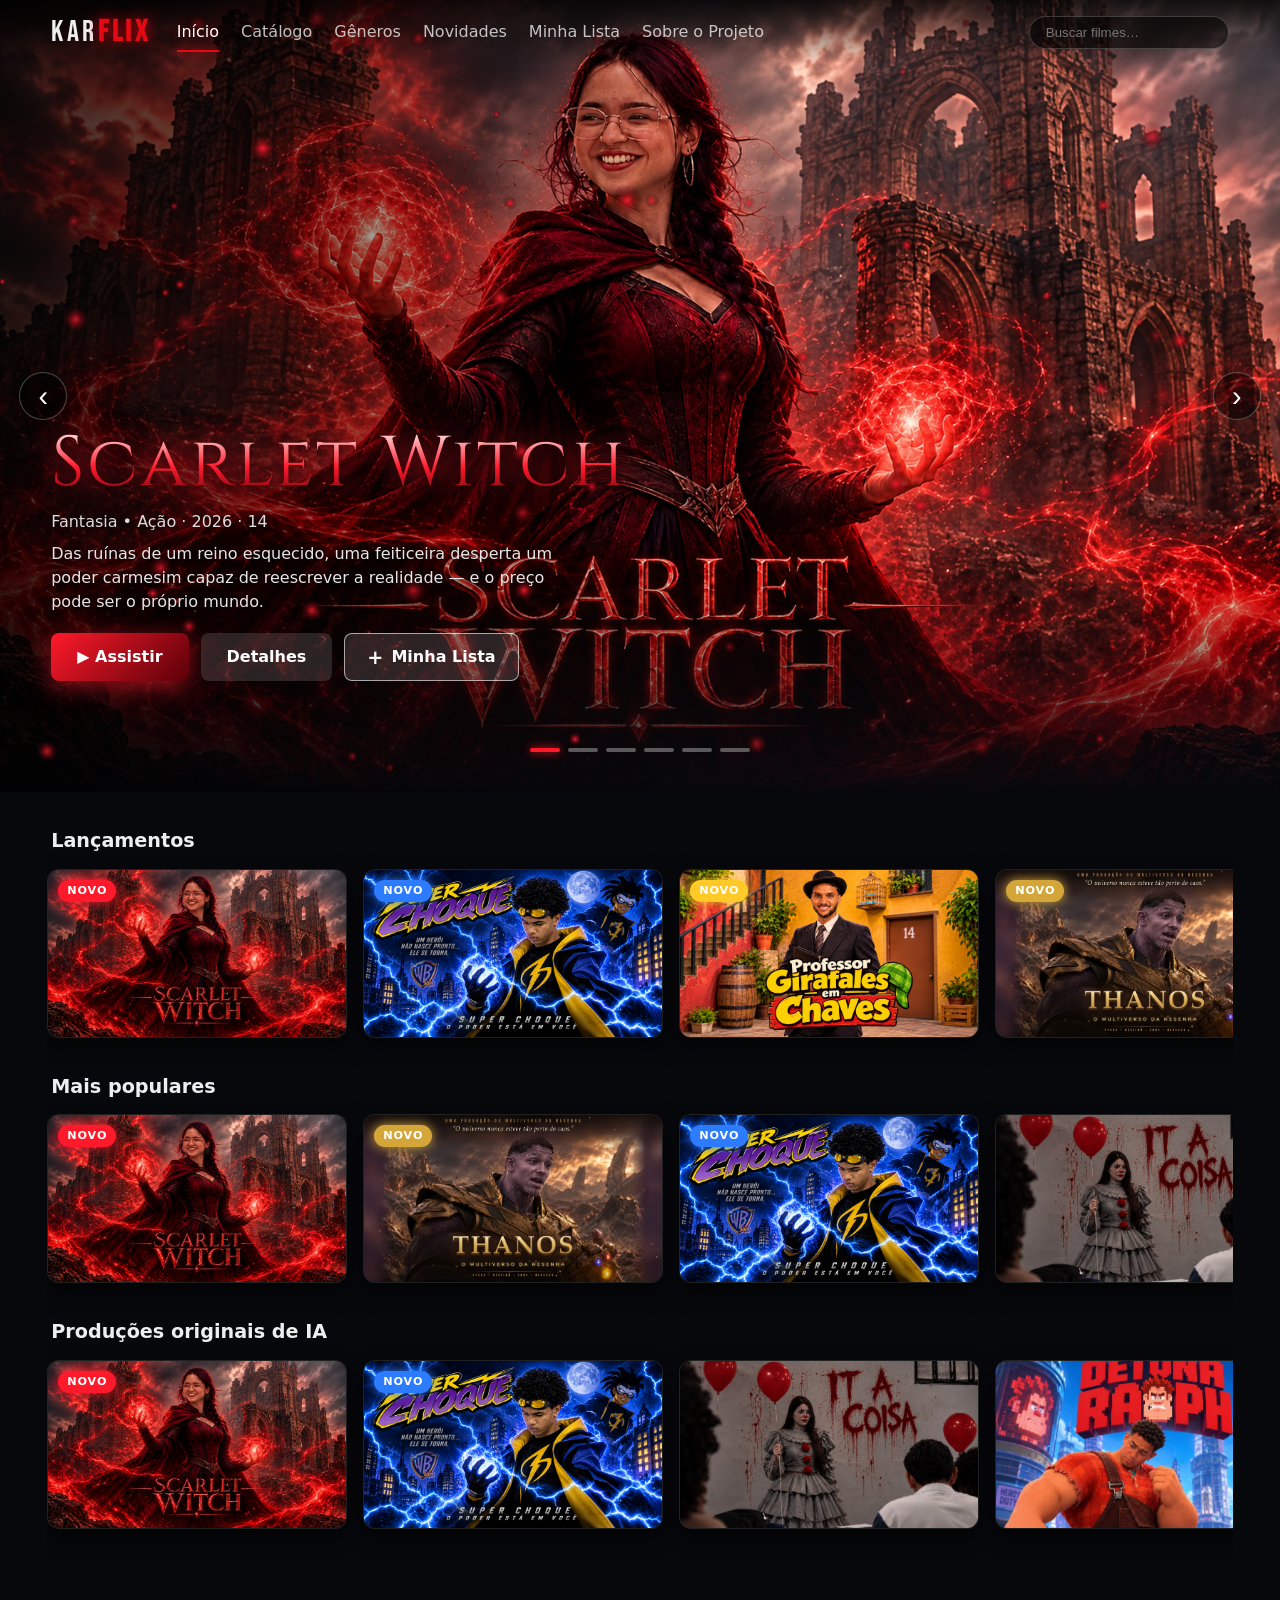
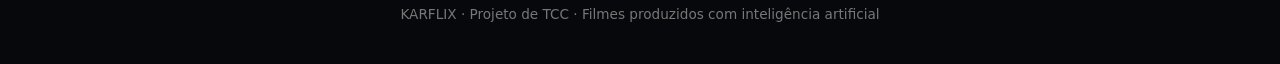
==== commit 3e5c2d7f: "Add hidden section for 'A Bruxa de 71'" ====
--- a/index.html
+++ b/index.html
@@ -212,8 +212,35 @@
         KARFLIX · Projeto de TCC · Filmes produzidos com inteligência artificial
     </footer>
 
+    <!-- Página secreta (aberta pelo script.js, rota #bruxa-de-71) -->
+    <section id="segredo-bruxa" hidden tabindex="-1" role="dialog" aria-modal="true" aria-label="A Bruxa de 71">
+        <div class="sb-luz" aria-hidden="true"></div>
+        <div class="sb-fundo" aria-hidden="true"></div>
+
+        <div class="sb-nevoa" aria-hidden="true"><i></i><i></i></div>
+        <canvas class="sb-brasas" aria-hidden="true"></canvas>
+        <div class="sb-grao" aria-hidden="true"></div>
+
+        <a class="sb-voltar" href="#inicio">‹ Voltar ao KARFLIX</a>
+
+        <div class="sb-palco">
+            <h1 class="sb-titulo">A Bruxa de 71</h1>
+
+            <figure class="sb-cartaz">
+                <img data-src="imagens/banners/bruxa-do-71.png" width="1672" height="941"
+                    alt="A Bruxa de 71, de vestido azul e chapéu de renda, segura uma vassoura diante da porta do número 71">
+                <span class="sb-brilho"></span>
+            </figure>
+
+            <p class="sb-frase">Atrás da porta do 71, a vassoura nunca para de varrer.</p>
+            <p class="sb-rodape">Poucos chegam até aqui. Guarde o segredo.</p>
+        </div>
+
+        <div class="sb-barra t" aria-hidden="true"></div>
+        <div class="sb-barra b" aria-hidden="true"></div>
+    </section>
+
     <script src="script.js"></script>
-    <script src="segredo/porta.js" defer></script>
 
 </body>
 
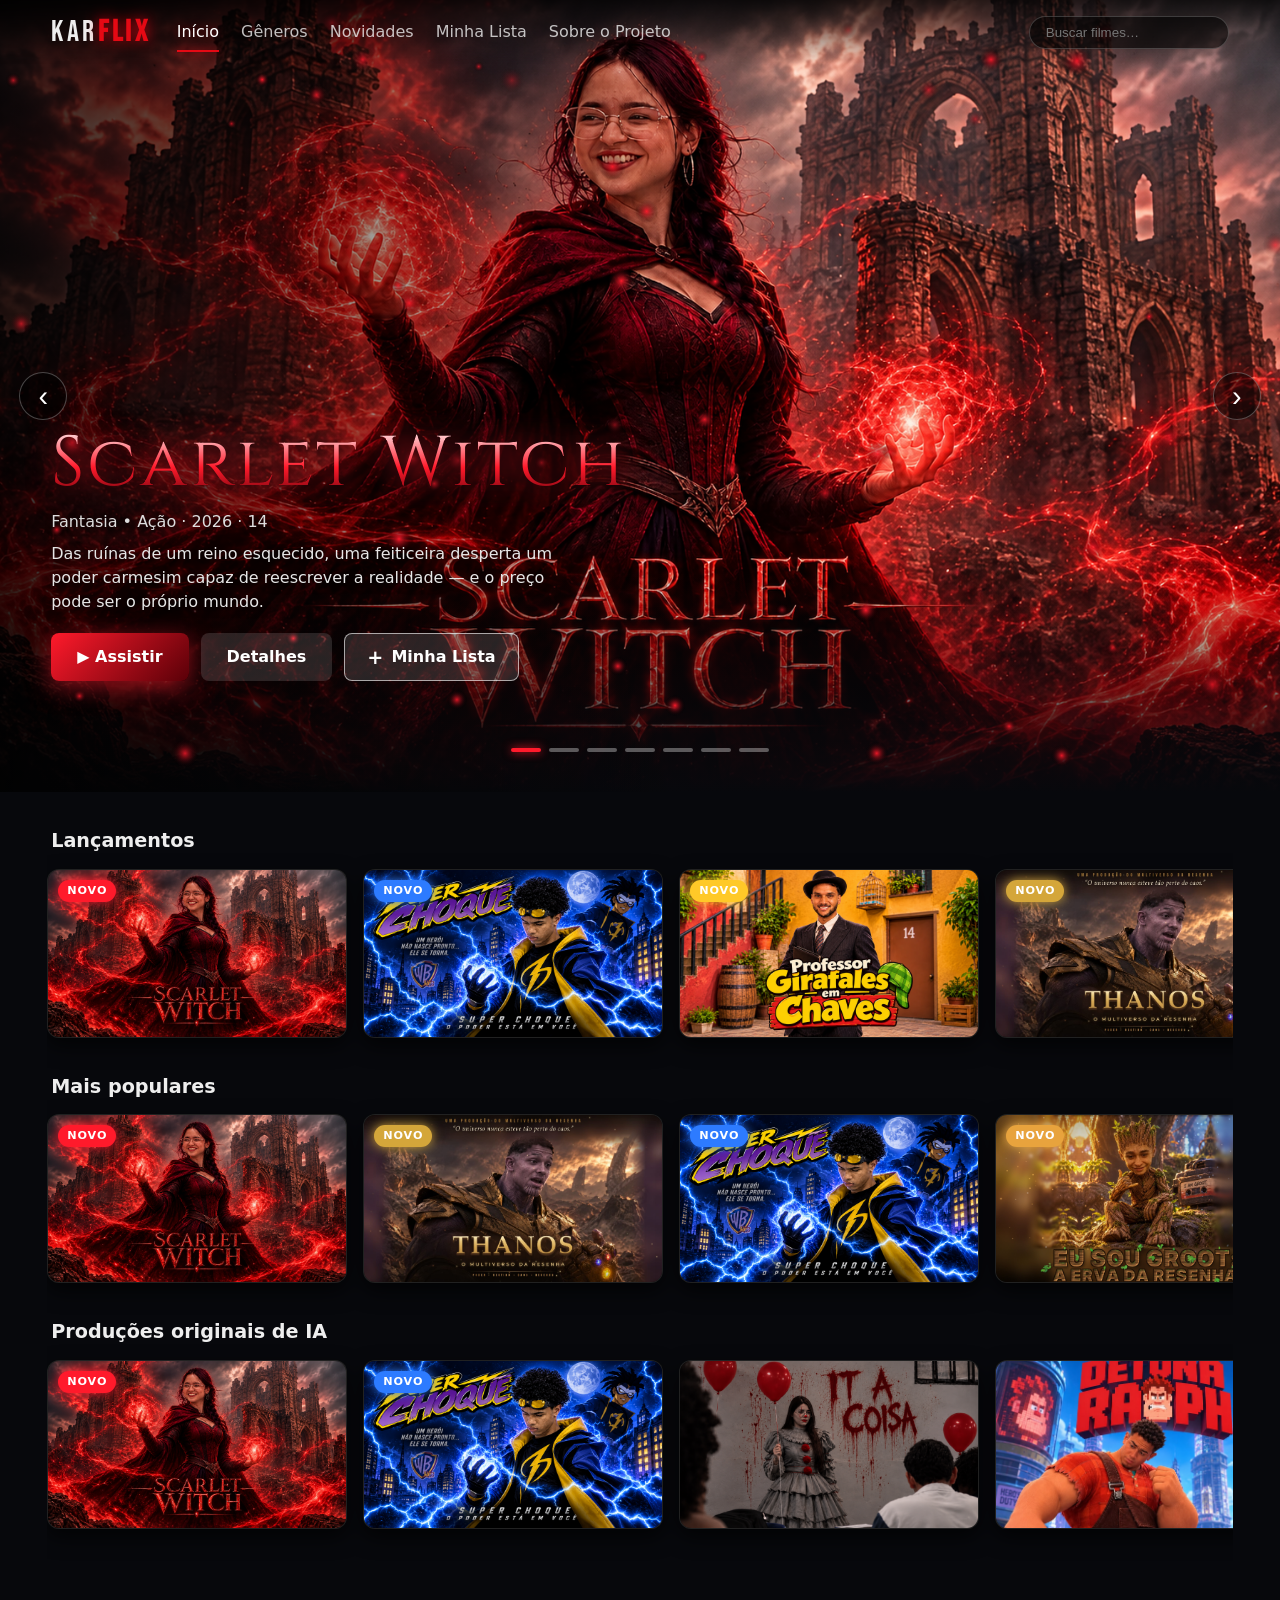
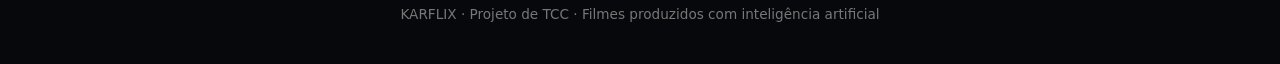
==== commit 320e9017: "Remove catalog section and update links" ====
--- a/index.html
+++ b/index.html
@@ -32,29 +32,6 @@
         <div id="fileiras"></div>
     </main>
 
-    <main class="view pagina" id="v-catalogo" hidden>
-        <h1>Catálogo</h1>
-
-        <div class="filtros">
-            <select id="fg" aria-label="Gênero"></select>
-            <select id="fa" aria-label="Ano"></select>
-
-            <select id="fo" aria-label="Ordenar">
-                <option value="pop">Mais populares</option>
-                <option value="az">A–Z</option>
-                <option value="ano">Mais recentes</option>
-            </select>
-
-            <span id="contagem"></span>
-        </div>
-
-        <div class="grade" id="grade-cat"></div>
-
-        <p id="vazio-cat" hidden>
-            Nenhum filme encontrado para essa busca.
-        </p>
-    </main>
-
     <main class="view pagina" id="v-generos" hidden>
         <h1>Gêneros</h1>
 
@@ -93,7 +70,7 @@
                 Seus favoritos ficam salvos neste navegador.
             </p>
 
-            <a class="btn" href="#catalogo">Explorar o catálogo</a>
+            <a class="btn" href="#inicio">Explorar os filmes</a>
         </div>
     </main>
 
@@ -187,8 +164,8 @@
 
         <p class="aviso">
             Projeto acadêmico, sem fins lucrativos. Nomes, personagens e marcas citados pertencem aos seus
-            respectivos titulares. Conheça os títulos no
-            <a href="#catalogo"><u>catálogo</u></a>.
+            respectivos titulares. Conheça os títulos na
+            <a href="#inicio"><u>página inicial</u></a>.
         </p>
     </main>
 
--- a/style.css
+++ b/style.css
@@ -1492,3 +1492,361 @@
 [hidden] {
     display: none !important;
 }
+
+
+/* =========================================================
+   KARFLIX · página secreta "A Bruxa de 71"
+   Tudo fica dentro de #segredo-bruxa (classes sb-*) e só
+   aparece quando a seção é aberta pelo script.js.
+   ========================================================= */
+
+#segredo-bruxa {
+    position: fixed;
+    inset: 0;
+    z-index: 9000;
+    overflow-y: auto;
+    overflow-x: hidden;
+    overscroll-behavior: contain;
+    outline: none;
+}
+
+#segredo-bruxa[hidden] {
+    display: none;
+}
+
+/* A Bruxa de 71 · página secreta do KARFLIX */
+#segredo-bruxa {
+    --noite: #07071a;
+    --azul: #2c4fd6;
+    --ambar: #f2a93b;
+    --tijolo: #8a2f22;
+    --renda: #f4ecd8;
+    --titulo: 'IM Fell French Canon', Georgia, 'Times New Roman', serif;
+    --texto: 'Josefin Sans', system-ui, 'Segoe UI', sans-serif;
+}
+
+#segredo-bruxa * {
+    box-sizing: border-box;
+    margin: 0;
+}
+
+#segredo-bruxa {
+    background: var(--noite);
+    color: var(--renda);
+    font: 300 1rem/1.6 var(--texto);
+    overflow-x: hidden;
+}
+
+/* ---- Cenário: o próprio cartaz, desfocado e tingido de noite ---- */
+#segredo-bruxa .sb-fundo {
+    position: fixed;
+    inset: -8%;
+    background: center/cover no-repeat;
+    filter: blur(46px) saturate(1.15) brightness(.55);
+    z-index: 0;
+}
+
+#segredo-bruxa .sb-fundo::after {
+    content: "";
+    position: absolute;
+    inset: 0;
+    background:
+        radial-gradient(60% 50% at 50% 50%, #f2a93b33, transparent 75%),
+        linear-gradient(180deg, #0a0d4aaa, #05051ad9);
+}
+
+#segredo-bruxa .sb-nevoa i {
+    position: fixed;
+    left: -20vw;
+    bottom: -12vh;
+    width: 140vw;
+    height: 52vh;
+    background: radial-gradient(closest-side, #9fb2ff26, transparent);
+    animation: sb-deriva 42s ease-in-out infinite alternate;
+    z-index: 1;
+    pointer-events: none;
+}
+
+#segredo-bruxa .sb-nevoa i+i {
+    bottom: 22vh;
+    height: 40vh;
+    opacity: .6;
+    animation-duration: 58s;
+    animation-direction: alternate-reverse;
+}
+
+#segredo-bruxa .sb-brasas {
+    position: fixed;
+    inset: 0;
+    width: 100%;
+    height: 100%;
+    z-index: 2;
+    pointer-events: none;
+}
+
+#segredo-bruxa .sb-grao {
+    position: fixed;
+    inset: 0;
+    z-index: 3;
+    opacity: .09;
+    pointer-events: none;
+    background-image: url("data:image/svg+xml,%3Csvg xmlns='http://www.w3.org/2000/svg' width='160' height='160'%3E%3Cfilter id='n'%3E%3CfeTurbulence type='fractalNoise' baseFrequency='.9' numOctaves='2'/%3E%3C/filter%3E%3Crect width='100%25' height='100%25' filter='url(%23n)'/%3E%3C/svg%3E");
+}
+
+/* ---- Palco ---- */
+#segredo-bruxa .sb-palco {
+    position: relative;
+    z-index: 4;
+    min-height: 100svh;
+    display: flex;
+    flex-direction: column;
+    align-items: center;
+    justify-content: center;
+    gap: clamp(14px, 3vh, 28px);
+    padding: calc(5vh + env(safe-area-inset-top, 0px)) 5vw calc(5vh + env(safe-area-inset-bottom, 0px));
+    text-align: center;
+    overflow-x: hidden;
+    overflow-x: clip;
+}
+
+#segredo-bruxa .sb-titulo {
+    font: 400 clamp(2.7rem, 8vw, 6.4rem)/1 var(--titulo);
+    letter-spacing: .04em;
+    color: var(--renda);
+    text-shadow: 0 0 30px #f2a93b70, 0 3px 0 #000;
+    animation: sb-titulo 2.2s .5s cubic-bezier(.2, .7, .2, 1) both;
+}
+
+#segredo-bruxa .sb-cartaz {
+    position: relative;
+    width: min(88vw, calc(58vh * 16 / 9));
+    aspect-ratio: 16 / 9;
+    border-radius: 3px;
+    box-shadow:
+        0 0 0 1px #f2a93b66,
+        0 0 0 9px var(--noite),
+        0 0 0 10px #f2a93b33,
+        0 34px 90px #000;
+    transform: perspective(1200px) rotateX(var(--ry, 0deg)) rotateY(var(--rx, 0deg));
+    transition: transform .3s ease-out;
+}
+
+#segredo-bruxa .sb-cartaz::before {
+    content: "";
+    position: absolute;
+    inset: -9%;
+    z-index: -1;
+    background: radial-gradient(closest-side, #f2a93b66, transparent);
+    filter: blur(34px);
+    animation: sb-lampiao 5.5s ease-in-out infinite;
+}
+
+#segredo-bruxa .sb-cartaz::after {
+    content: "";
+    position: absolute;
+    inset: 0;
+    box-shadow: inset 0 0 100px #000b;
+    pointer-events: none;
+}
+
+#segredo-bruxa .sb-cartaz img {
+    display: block;
+    width: 100%;
+    height: 100%;
+    object-fit: cover;
+    animation: sb-revelar 2.2s .2s both;
+}
+
+#segredo-bruxa .sb-brilho {
+    position: absolute;
+    inset: 0;
+    z-index: 1;
+    pointer-events: none;
+    mix-blend-mode: soft-light;
+    background: radial-gradient(circle at var(--mx, 50%) var(--my, 25%), #fff9, transparent 50%);
+}
+
+#segredo-bruxa .sb-frase {
+    max-width: 34ch;
+    font: italic 400 clamp(1.15rem, 2.6vw, 1.7rem)/1.4 var(--titulo);
+    color: var(--renda);
+    animation: sb-surgir 1.4s 1.7s both;
+}
+
+#segredo-bruxa .sb-rodape {
+    font-size: .86rem;
+    letter-spacing: .06em;
+    color: #f4ecd899;
+    animation: sb-surgir 1.4s 2.3s both;
+}
+
+/* ---- Retorno discreto ---- */
+#segredo-bruxa .sb-voltar {
+    position: fixed;
+    top: calc(3.4vh + env(safe-area-inset-top, 0px));
+    left: 0;
+    z-index: 20;
+    display: flex;
+    align-items: center;
+    min-height: 48px;
+    padding: 0 max(4vw, 14px);
+    font-size: .88rem;
+    color: var(--renda);
+    text-decoration: none;
+    opacity: .5;
+    animation: sb-surgir 1.2s 2.6s backwards;
+    --alvo: .5;
+    transition: color .2s;
+}
+
+#segredo-bruxa .sb-voltar:hover,
+#segredo-bruxa .sb-voltar:focus-visible {
+    color: var(--ambar);
+    opacity: 1;
+}
+
+#segredo-bruxa .sb-voltar:focus-visible {
+    outline: 2px solid var(--ambar);
+    outline-offset: -6px;
+}
+
+/* ---- Barras de cinema (abrem na entrada) ---- */
+#segredo-bruxa .sb-barra {
+    position: fixed;
+    left: 0;
+    right: 0;
+    height: 3.4vh;
+    background: #000;
+    z-index: 10;
+    pointer-events: none;
+}
+
+#segredo-bruxa .sb-barra.t {
+    top: 0;
+    animation: sb-abrirT 1.6s .2s cubic-bezier(.7, 0, .2, 1) backwards;
+}
+
+#segredo-bruxa .sb-barra.b {
+    bottom: 0;
+    animation: sb-abrirB 1.6s .2s cubic-bezier(.7, 0, .2, 1) backwards;
+}
+
+/* ---- Luz da porta (continuação da transição da página principal) ---- */
+#segredo-bruxa .sb-luz {
+    position: fixed;
+    inset: 0;
+    z-index: 30;
+    pointer-events: none;
+    background: radial-gradient(circle at 50% 52%, #fff0c2 0, #f5b445 38%, #8a4a14 100%);
+    animation: sb-apagar 1.5s .1s ease-in forwards;
+}
+
+/* ---- Animações ---- */
+@keyframes sb-apagar {
+    to {
+        opacity: 0;
+        visibility: hidden;
+    }
+}
+
+@keyframes sb-revelar {
+    from {
+        filter: brightness(2.4) saturate(.3) blur(10px);
+    }
+}
+
+@keyframes sb-titulo {
+    from {
+        opacity: 0;
+        transform: scale(1.14);
+        filter: blur(14px);
+    }
+}
+
+@keyframes sb-surgir {
+    from {
+        opacity: 0;
+        transform: translateY(8px);
+    }
+
+    to {
+        opacity: var(--alvo, 1);
+        transform: none;
+    }
+}
+
+@keyframes sb-lampiao {
+
+    0%,
+    100% {
+        opacity: .55;
+    }
+
+    50% {
+        opacity: 1;
+    }
+}
+
+@keyframes sb-deriva {
+    to {
+        transform: translateX(14vw);
+    }
+}
+
+@keyframes sb-abrirT {
+    from {
+        height: 30vh;
+    }
+}
+
+@keyframes sb-abrirB {
+    from {
+        height: 30vh;
+    }
+}
+
+/* ---- Celular em pé: enquadra a personagem e a porta 71 ---- */@media (max-width: 640px) and (orientation: portrait) {
+#segredo-bruxa .sb-cartaz {
+        width: 86vw;
+        aspect-ratio: 4 / 5;
+    }
+
+#segredo-bruxa .sb-cartaz img {
+        object-position: 64% 50%;
+    }
+
+#segredo-bruxa .sb-brilho {
+        display: none;
+    }
+
+
+}
+
+@media (max-height: 520px) and (orientation: landscape) {
+#segredo-bruxa .sb-titulo {
+        font-size: 2.2rem;
+    }
+
+#segredo-bruxa .sb-cartaz {
+        width: min(60vw, calc(56vh * 16 / 9));
+    }
+
+#segredo-bruxa .sb-rodape {
+        display: none;
+    }
+
+
+}
+
+@media (prefers-reduced-motion: reduce) {
+#segredo-bruxa *,
+#segredo-bruxa *::before,
+#segredo-bruxa *::after {
+        animation-duration: .01ms !important;
+        animation-delay: 0s !important;
+        animation-iteration-count: 1 !important;
+        transition: none !important;
+    }
+
+
+}
